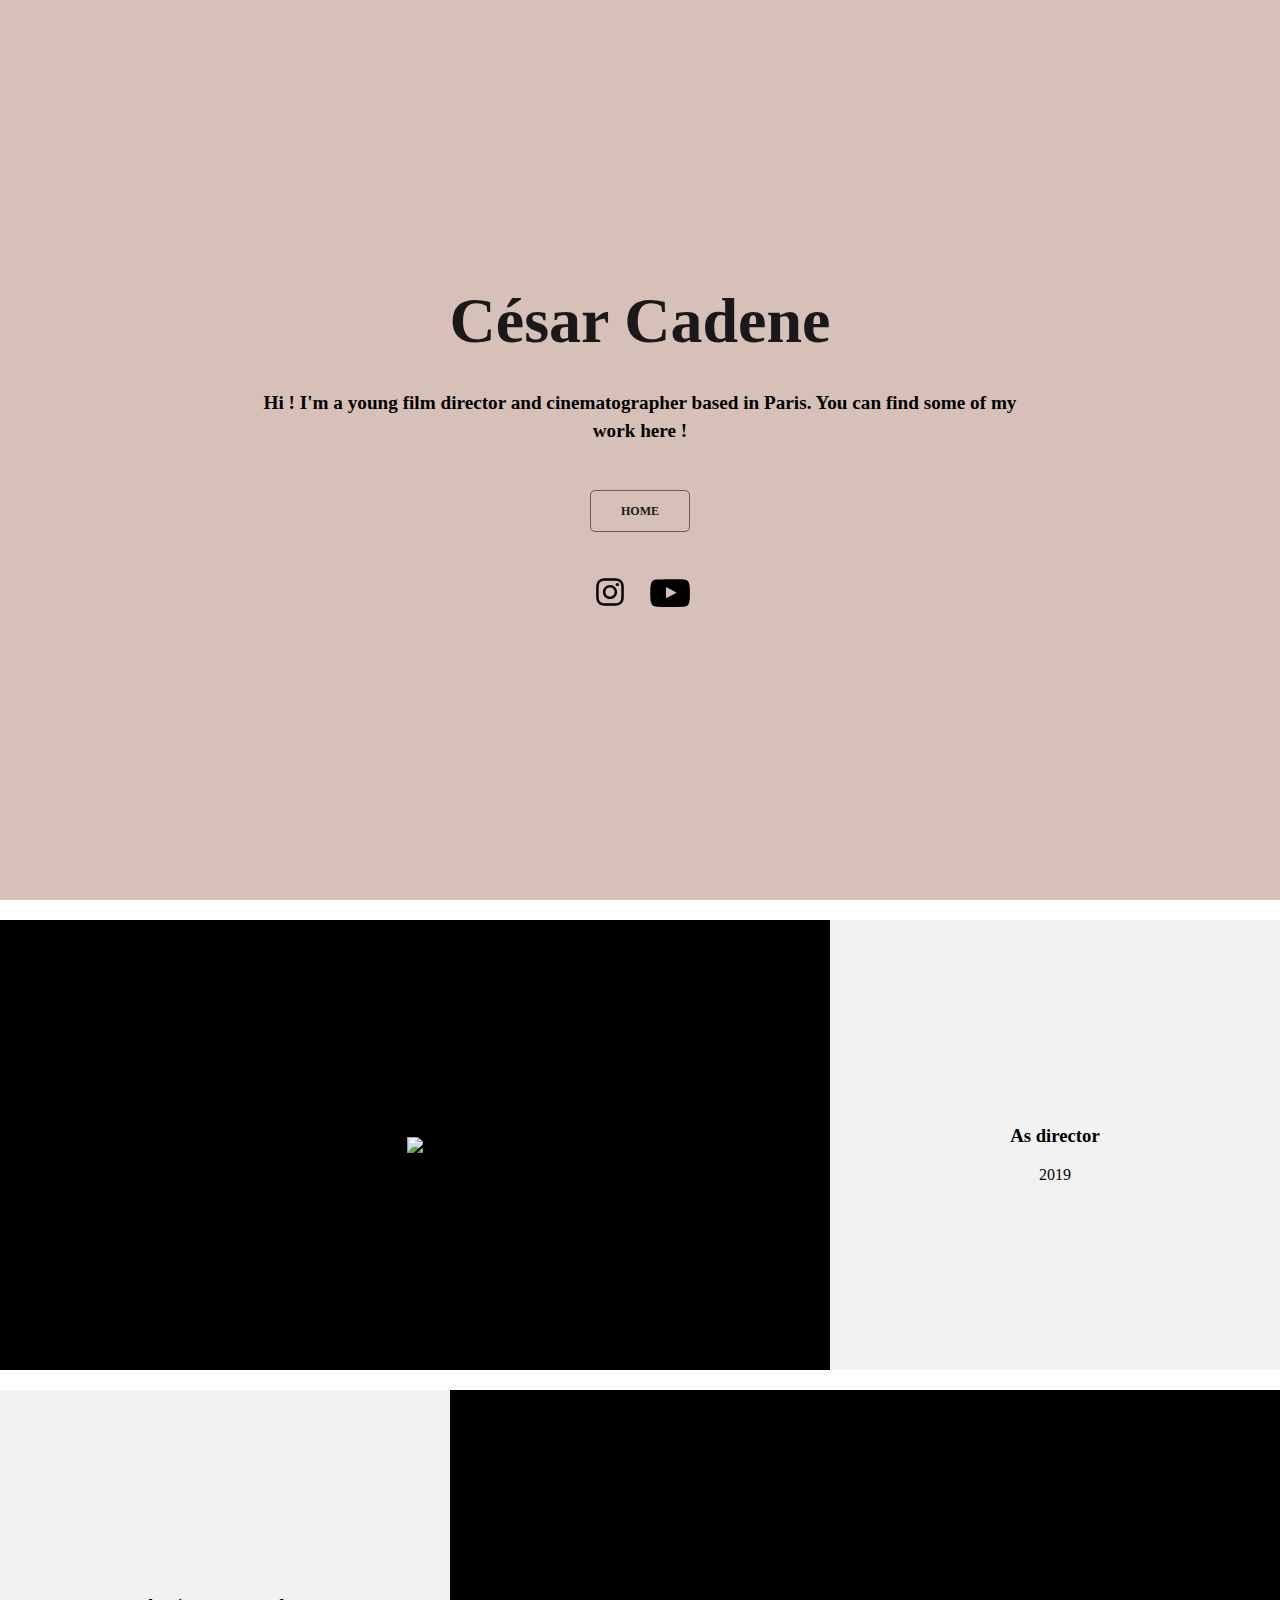
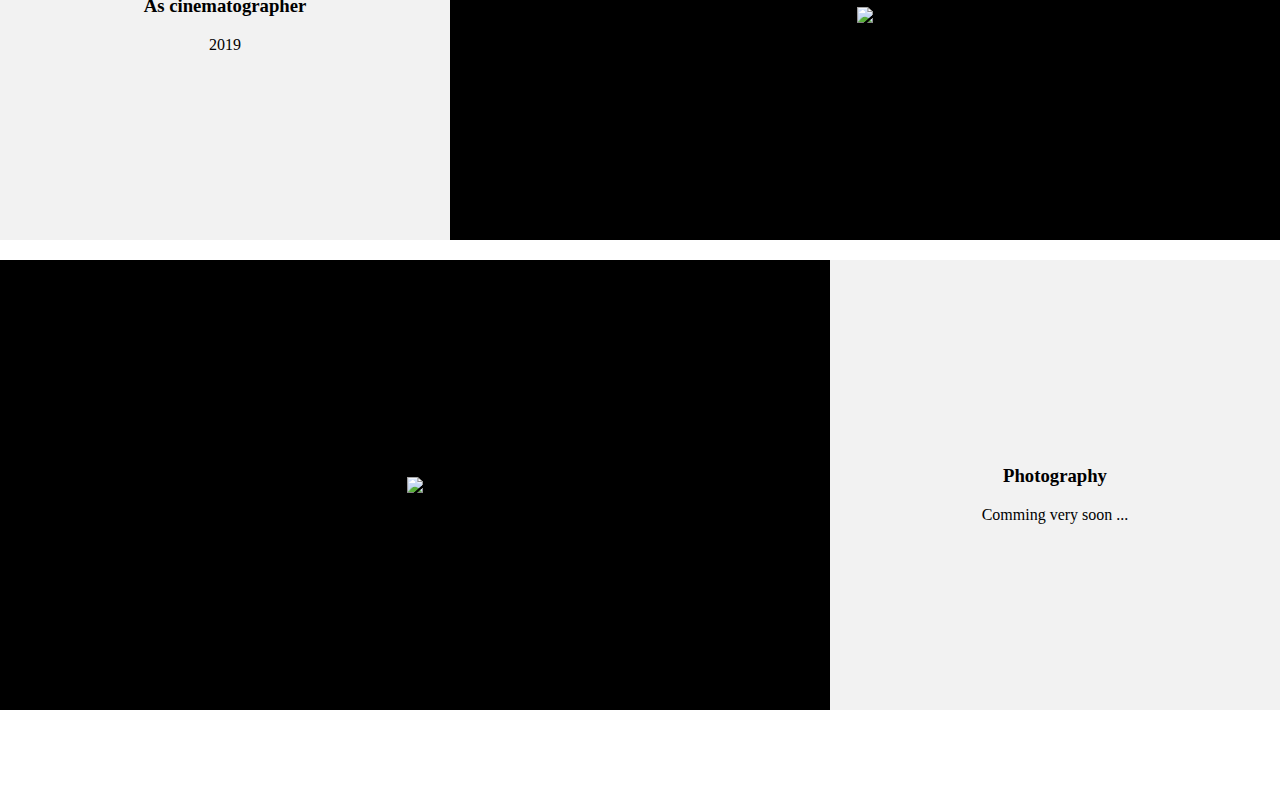
==== index.html @ dab40e4f "caden + e" ====
<!DOCTYPE html>
<html lang="en">
<head>
    <meta charset="UTF-8">
    <meta name="viewport" content="width=device-width, initial-scale=1.0">
    <meta http-equiv="X-UA-Compatible" content="ie=edge">
    <title>Document</title>
    <link rel="stylesheet" href="style/style.css">
</head>
<body>
    <header>
        <nav>
            <ul>
                <li><a href="">Work</a></li>
                <li><a href="">Contact</a></li>
            </ul>
        </nav>
        <h1><a href="">César Cadene</a></h1>
        <div class="social">
            <a href="#"><img src="image/icone_instagram.svg" alt="Icone Instagram"></a>
            <a href="#"><img src="image/icone_youtube.svg" alt="Icone Youtube"></a>
        </div>
    </header>
    <div class="presentation">
        <h1>César Cadene</h1>
        <h2>Hi ! I'm a young film director and cinematographer based in Paris. You can find some of my work here !</h2>
        <a class="button" href="">home</a>
        <div class="social">
            <a href="#"><img src="image/icone_instagram.svg" alt="Icone Instagram"></a>
            <a href="#"><img src="image/icone_youtube.svg" alt="Icone Youtube"></a>
        </div>
    </div>
    <article onclick="window.location='https\:\/\/www.google.com'">
        <div class="cover">
            <img src="https://picsum.photos/1000/500/?random=1">
        </div>
        <div class="title">
            <h3>As director</h3>
            <span>2019</span>
        </div>
    </article>
    <article onclick="window.location='https\:\/\/www.google.com'">
        <div class="cover">
            <img src="https://picsum.photos/1000/500/?random=2">
        </div>
        <div class="title">
            <h3>As cinematographer</h3>
            <span>2019</span>
        </div>
    </article>
    <article onclick="window.location='https\:\/\/www.google.com'">
        <div class="cover">
            <img src="https://picsum.photos/1000/500/?random=3">
        </div>
        <div class="title">
            <h3>Photography</h3>
            <span>Comming very soon ...</span>
        </div>
    </article>
    <footer>

    </footer>
    <script src="script/main.js"></script>
</body>
</html>
---- style/style.css ----
body {
    margin: 0;
}

header {
    display: flex;
    flex-direction: row;
    justify-content: space-between;
    align-items: center;
    background-color: #ffffff;
    border-bottom: 5px solid #f2f2f2;
    width: 100%;
    height: 100px;
    position: fixed;
    top: 0;
    z-index: 9;
    opacity: 0;
    transition: opacity 0.2s ease;
}

header a {
    color: #191919;
    text-decoration: none;
}

header nav {
    width: 30%;
}

header nav ul {
    list-style: none;
    padding: 0;
    display: flex;
    flex-direction: row;
    align-items: center;
}

header nav ul li {
    padding-left: 20px;
}

header nav ul li a {
    font-size: 1.1em;
}

header h1 {
    font-size: 2em;
}

header .social {
    width: 30%;
    text-align: end;
}

header .social a {
    padding-right: 20px;
}
header .social a img {
    width: 30px;
}

.presentation {
    background-color: rgba(140, 80, 58, 0.36);
    height: 100vh;
    display: flex;
    justify-content: center;
    align-items: center;
    flex-direction: column;
}

.presentation h1 {
    color: #191919;
    font-size: 4em;
    margin: 0 0 15px 0;
}

.presentation h2 {
    width: 800px;
    font-size: 1.2em;
    text-align: center;
    line-height: 28px;
}

.presentation .button {
    margin-top: 30px;
    border: 1px solid rgba(25, 25, 25, 0.6);
    border-radius: 5px;
    color: #191919;
    font-size: 12px;
    font-weight: bold;
    text-decoration: none;
    height: 40px;
    line-height: 40px;
    padding: 0 30px;
    text-transform: uppercase;
}

.presentation .social {
    margin-top: 40px;
    width: 100px;
    display: flex;
    justify-content: space-between;
}

.presentation .social a img{
    width: 40px;
}

article {
    width: 100%;
    height: 450px;
    display: flex;
    flex-direction: row;
    margin-top: 20px;
}

article:nth-child(2n) {
    flex-direction: row-reverse;
}

article .cover {
    width: calc(100% - 450px);
    height: 450px;
    background: #9c9c9c;
    overflow: hidden;
    background-color: black;
    display: flex;
    justify-content: center;
    align-items: center;
}

article .cover img {
    transition: opacity 0.2s ease;
}

article .title {
    width: 450px;
    height: 450px;
    display: flex;
    justify-content: center;
    align-items: center;
    flex-direction: column;
    background: #f2f2f2;
    transition: background 0.2s ease, color 0.2s ease;
}

article:hover .cover img {
    opacity: .5; 
}

article:hover .title {
    background-color: black; 
    color: white;
}

footer {
    height: 100px;
}
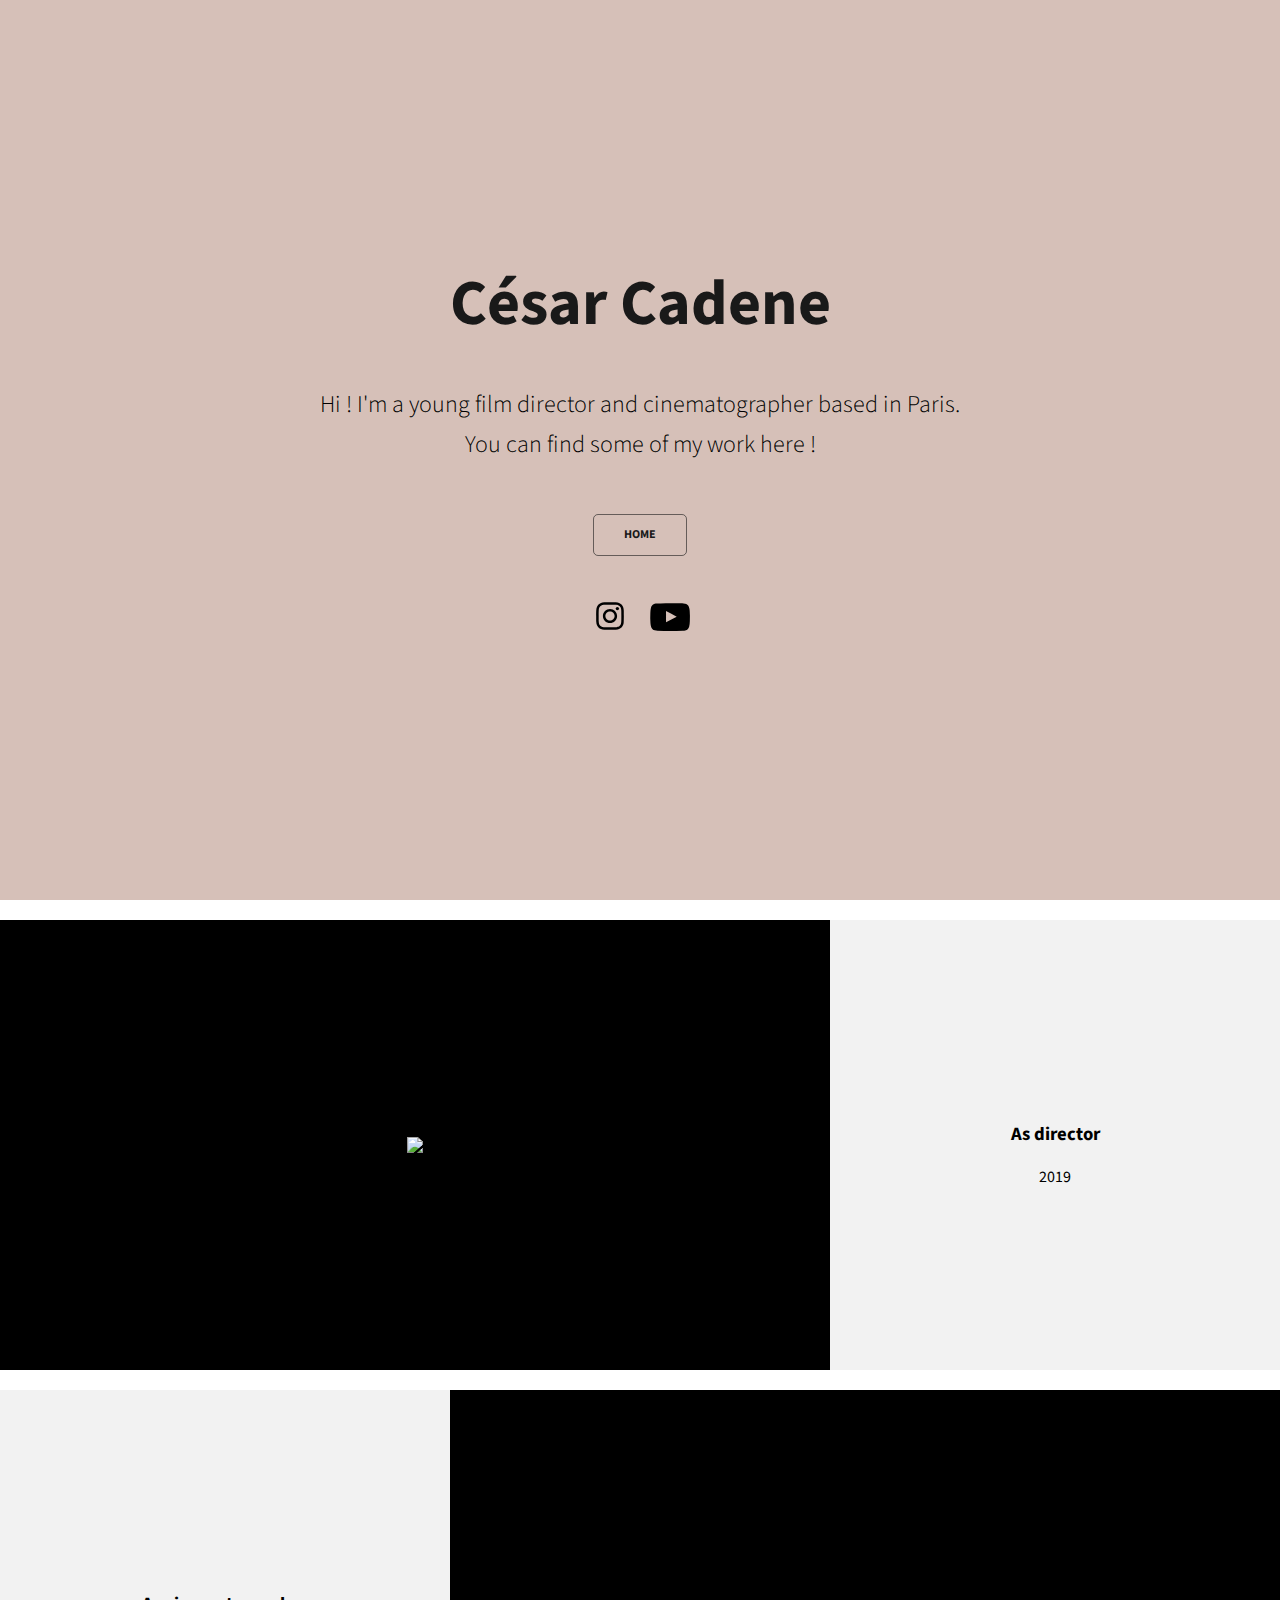
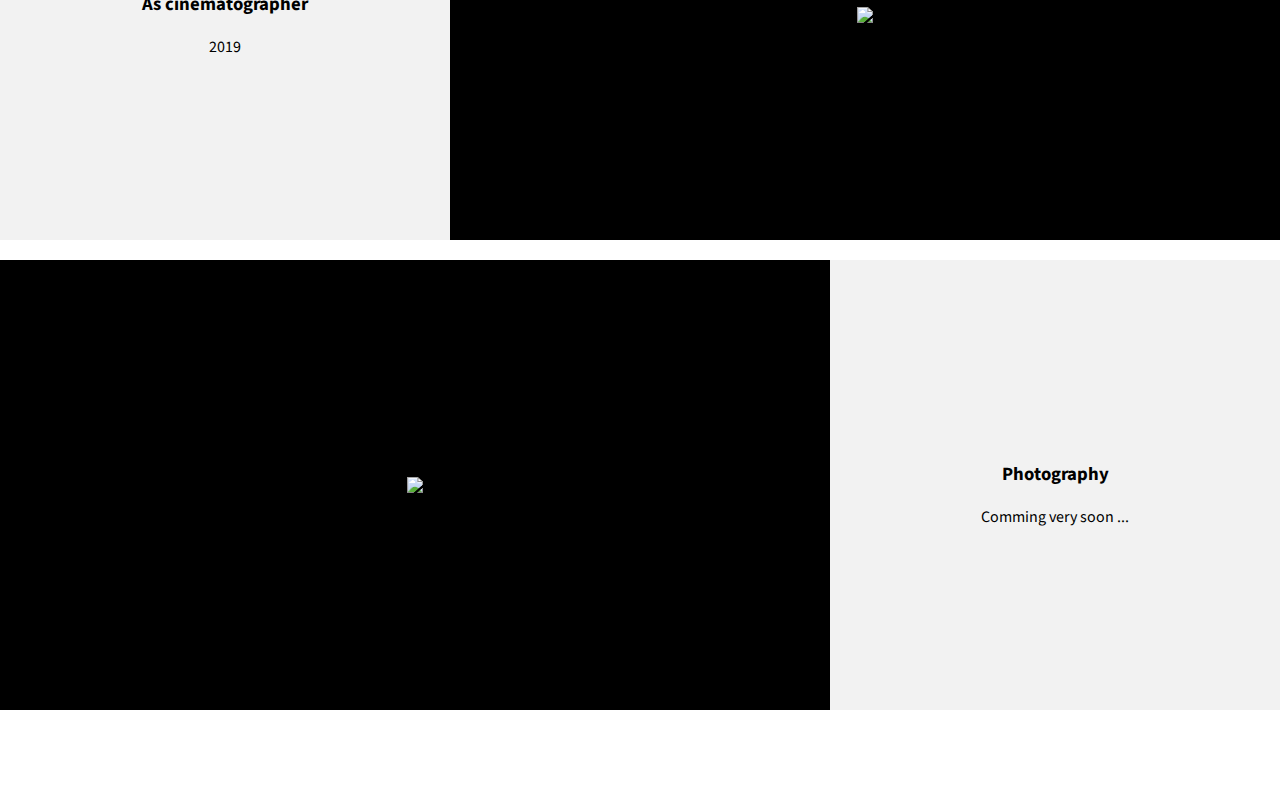
==== commit c249ae9e: "typo" ====
--- a/index.html
+++ b/index.html
@@ -5,6 +5,7 @@
     <meta name="viewport" content="width=device-width, initial-scale=1.0">
     <meta http-equiv="X-UA-Compatible" content="ie=edge">
     <title>Document</title>
+    <link href="https://fonts.googleapis.com/css?family=Source+Sans+Pro:300,400,700" rel="stylesheet">
     <link rel="stylesheet" href="style/style.css">
 </head>
 <body>
@@ -23,7 +24,7 @@
     </header>
     <div class="presentation">
         <h1>César Cadene</h1>
-        <h2>Hi ! I'm a young film director and cinematographer based in Paris. You can find some of my work here !</h2>
+        <h2>Hi ! I'm a young film director and cinematographer based in Paris. <br> You can find some of my work here !</h2>
         <a class="button" href="">home</a>
         <div class="social">
             <a href="#"><img src="image/icone_instagram.svg" alt="Icone Instagram"></a>
--- a/style/style.css
+++ b/style/style.css
@@ -1,3 +1,15 @@
+* {
+    font-family: 'Source Sans Pro', sans-serif;
+}
+
+h1 {
+    font-weight: 700;
+}
+
+h2 {
+    font-weight: 300;
+}
+
 body {
     margin: 0;
 }
@@ -76,9 +88,9 @@
 
 .presentation h2 {
     width: 800px;
-    font-size: 1.2em;
+    font-size: 1.5em;
     text-align: center;
-    line-height: 28px;
+    line-height: 40px;
 }
 
 .presentation .button {
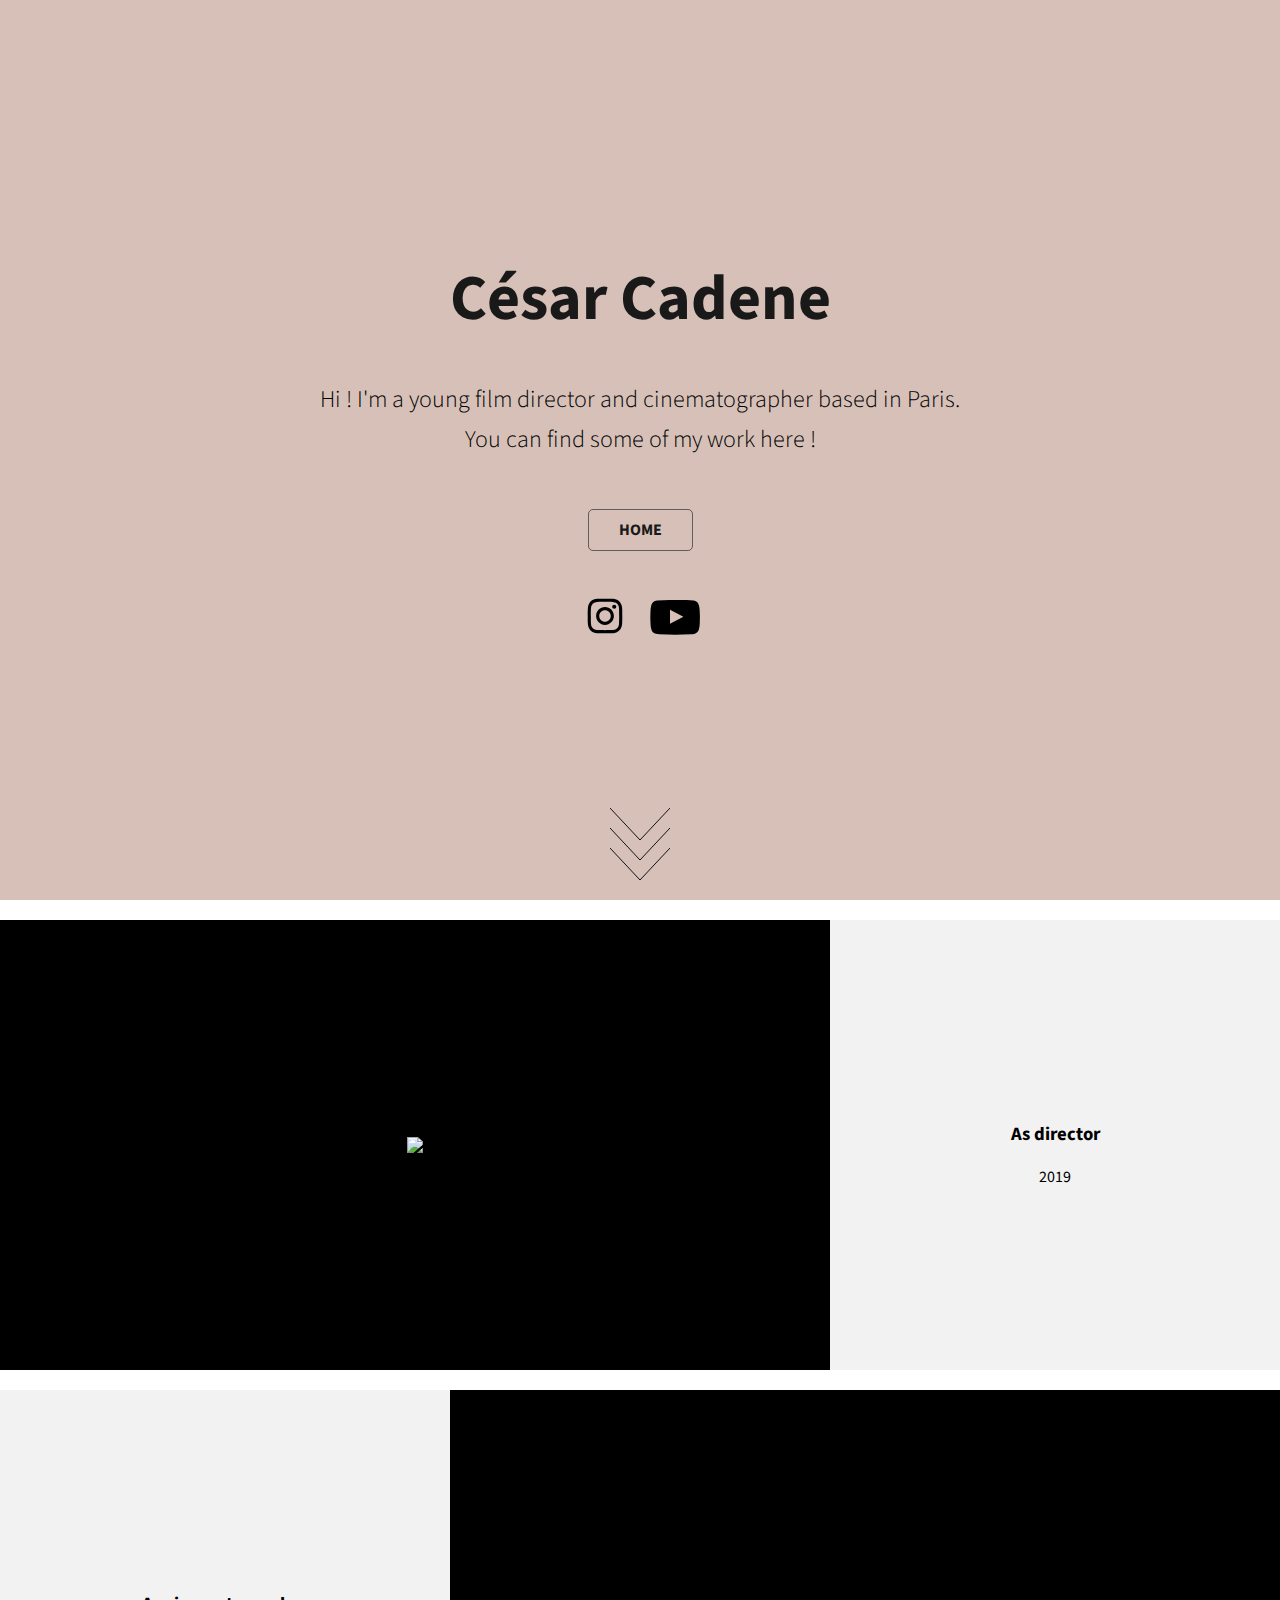
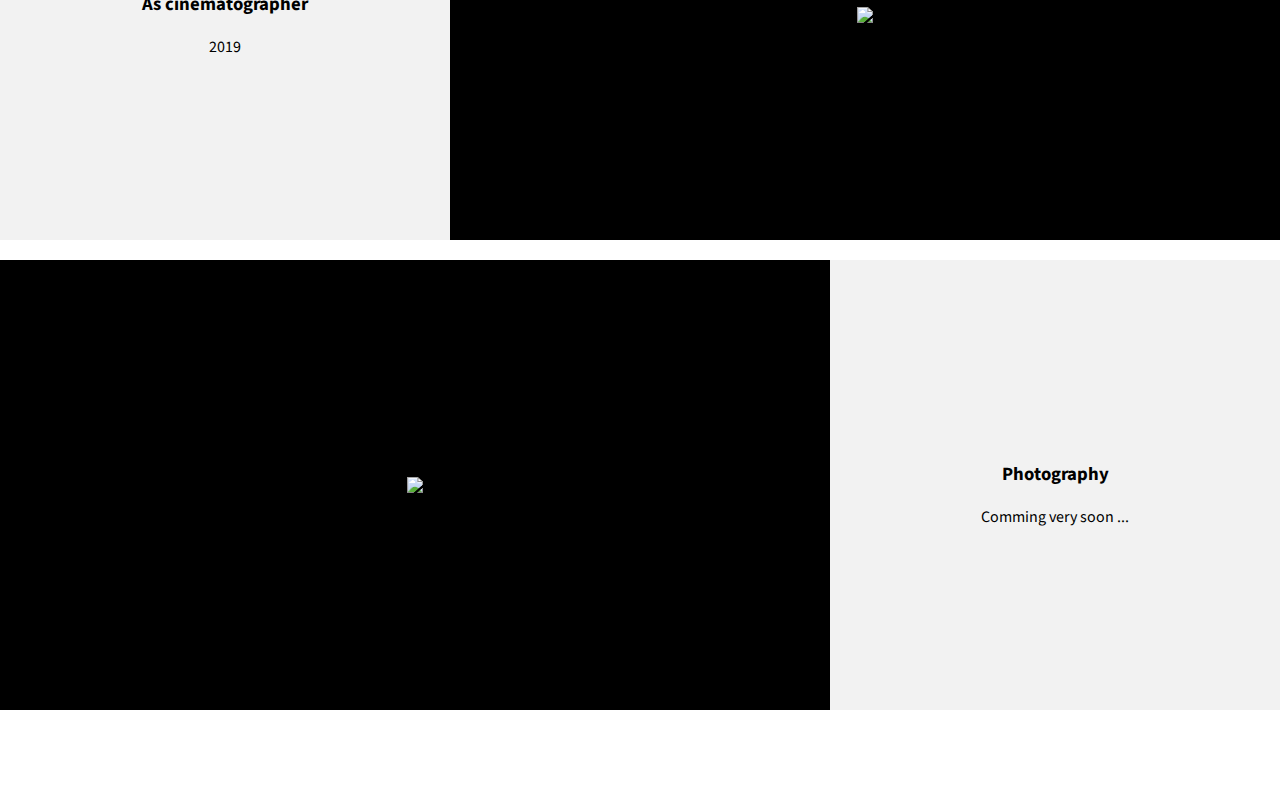
==== commit 645b6c68: "scroll" ====
--- a/index.html
+++ b/index.html
@@ -4,7 +4,7 @@
     <meta charset="UTF-8">
     <meta name="viewport" content="width=device-width, initial-scale=1.0">
     <meta http-equiv="X-UA-Compatible" content="ie=edge">
-    <title>Document</title>
+    <title>César Cadene - Portfolio</title>
     <link href="https://fonts.googleapis.com/css?family=Source+Sans+Pro:300,400,700" rel="stylesheet">
     <link rel="stylesheet" href="style/style.css">
 </head>
@@ -12,8 +12,8 @@
     <header>
         <nav>
             <ul>
-                <li><a href="">Work</a></li>
-                <li><a href="">Contact</a></li>
+                <li><a href="index.html">Work</a></li>
+                <li><a href="contact.html">Contact</a></li>
             </ul>
         </nav>
         <h1><a href="">César Cadene</a></h1>
@@ -30,6 +30,11 @@
             <a href="#"><img src="image/icone_instagram.svg" alt="Icone Instagram"></a>
             <a href="#"><img src="image/icone_youtube.svg" alt="Icone Youtube"></a>
         </div>
+        <svg class="arrows">
+            <path class="a1" d="M0 0 L30 32 L60 0"></path>
+            <path class="a2" d="M0 20 L30 52 L60 20"></path>
+            <path class="a3" d="M0 40 L30 72 L60 40"></path>
+        </svg>
     </div>
     <article onclick="window.location='https\:\/\/www.google.com'">
         <div class="cover">
--- a/style/style.css
+++ b/style/style.css
@@ -105,18 +105,63 @@
     line-height: 40px;
     padding: 0 30px;
     text-transform: uppercase;
+    display: flex;
+    font-size: 1em;
+    justify-content: center;
+    align-items: center;
+}
+
+.presentation .button:hover {
+    border: 1px solid rgba(25, 25, 25, 0.6);
+    background-color: black;
+    color: #ffffff;
 }
 
 .presentation .social {
     margin-top: 40px;
-    width: 100px;
+    width: 120px;
     display: flex;
     justify-content: space-between;
 }
 
 .presentation .social a img{
-    width: 40px;
-}
+    width: 50px;
+}
+
+.presentation .arrows {
+    width: 60px;
+    height: 72px;
+    position: absolute;
+    left: 50%;
+    margin-left: -30px;
+    bottom: 20px;
+}
+
+.presentation .arrows path {
+    stroke: rgb(19, 19, 19);
+    fill: transparent;
+    stroke-width: 1px;	
+    animation: arrow 2s infinite;
+    -webkit-animation: arrow 2s infinite; 
+}
+
+@keyframes arrow {
+0% {opacity:0}
+40% {opacity:1}
+80% {opacity:0}
+100% {opacity:0}
+}
+
+@-webkit-keyframes arrow {
+0% {opacity:0}
+40% {opacity:1}
+80% {opacity:0}
+100% {opacity:0}
+}
+
+.presentation .arrows path.a1 {animation-delay:-1s; -webkit-animation-delay:-1s;}
+.presentation .arrows path.a2 {animation-delay:-0.5s; -webkit-animation-delay:-0.5s;}
+.presentation .arrows path.a3 {animation-delay:0s; -webkit-animation-delay:0s;}
 
 article {
     width: 100%;
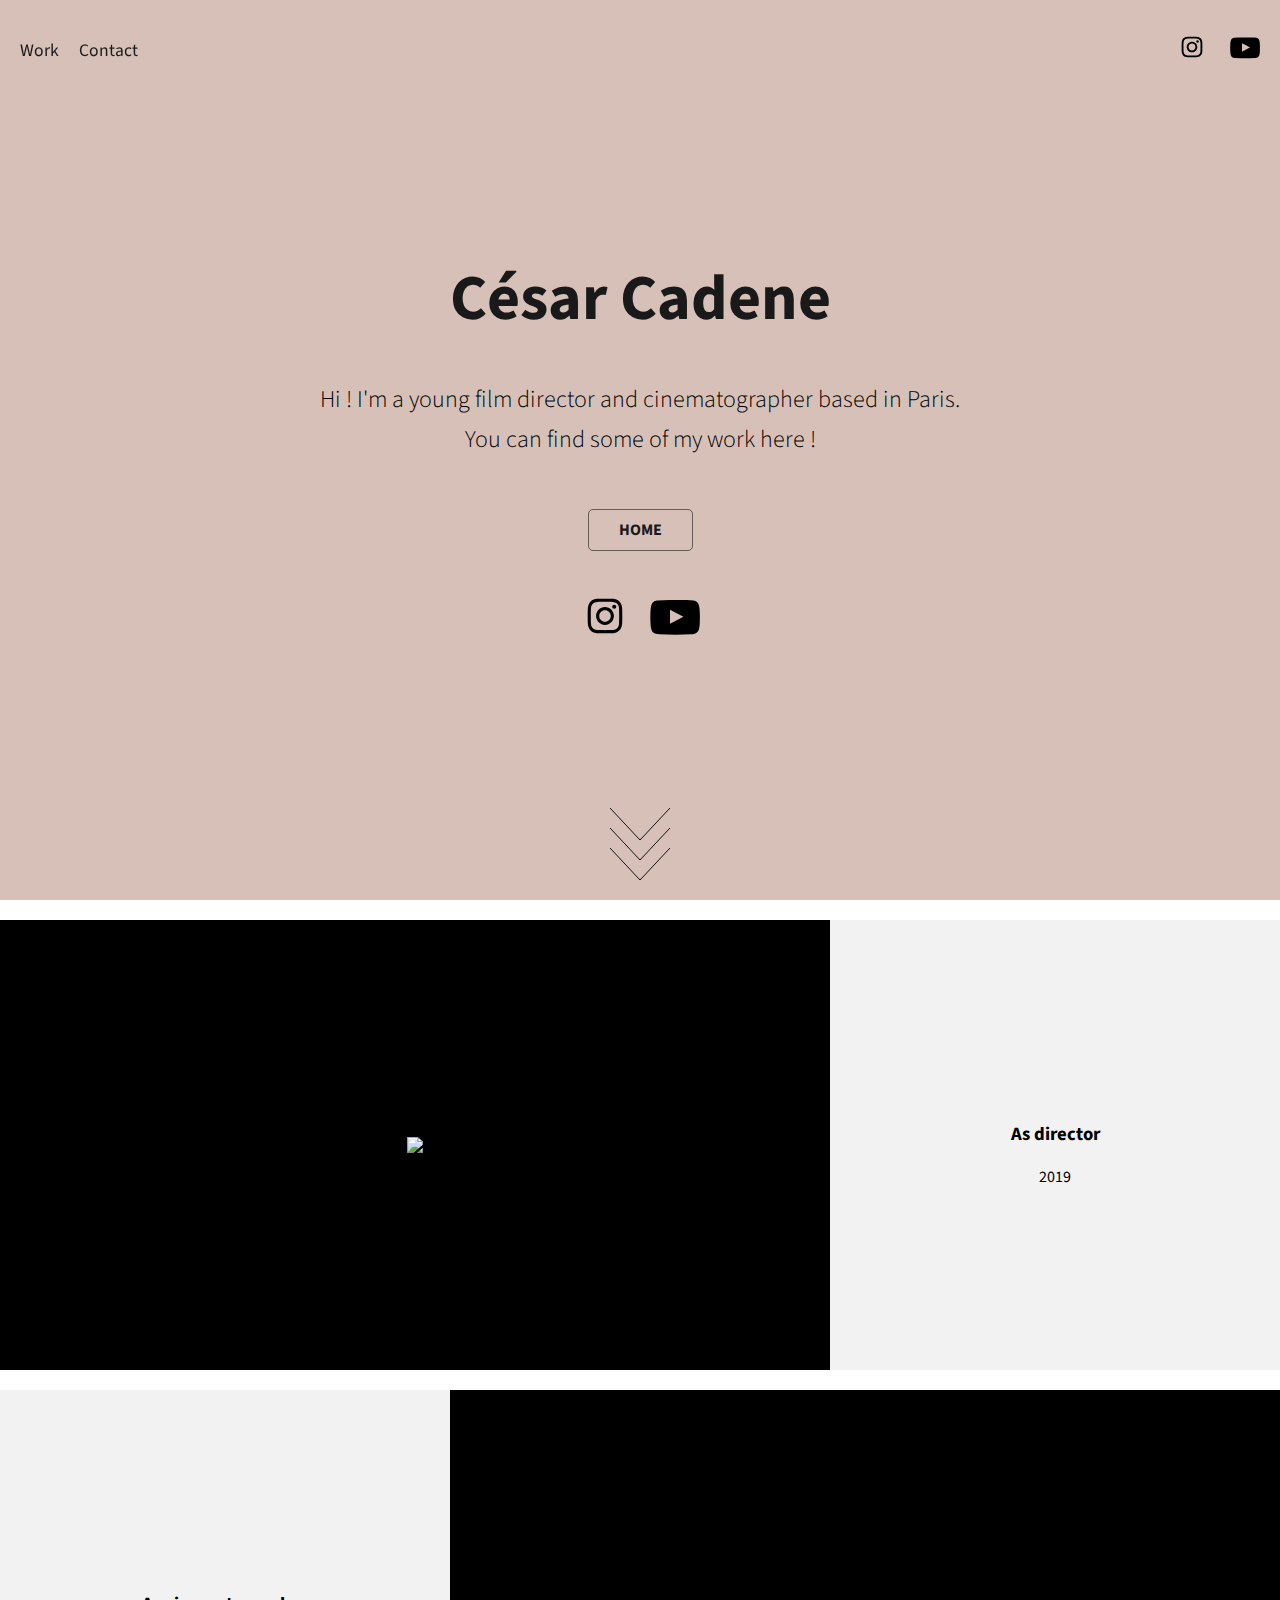
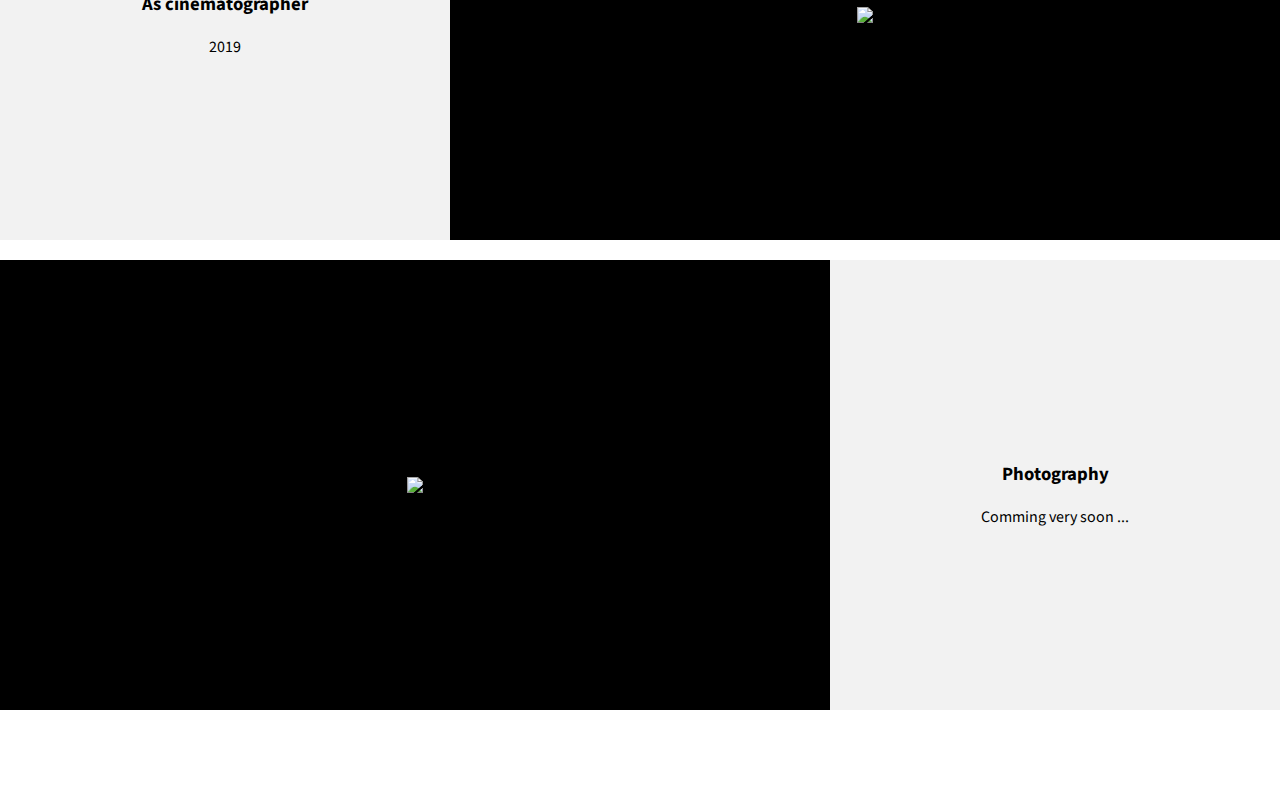
==== commit a0cafce8: "contact" ====
--- a/index.html
+++ b/index.html
@@ -16,7 +16,7 @@
                 <li><a href="contact.html">Contact</a></li>
             </ul>
         </nav>
-        <h1><a href="">César Cadene</a></h1>
+        <h1><a href="">Cesar Cadene</a></h1>
         <div class="social">
             <a href="#"><img src="image/icone_instagram.svg" alt="Icone Instagram"></a>
             <a href="#"><img src="image/icone_youtube.svg" alt="Icone Youtube"></a>
--- a/style/style.css
+++ b/style/style.css
@@ -1,215 +1,262 @@
 * {
-    font-family: 'Source Sans Pro', sans-serif;
-}
+  font-family: 'Source Sans Pro', sans-serif; }
 
 h1 {
-    font-weight: 700;
-}
+  font-weight: 700; }
 
 h2 {
-    font-weight: 300;
-}
+  font-weight: 300; }
 
 body {
-    margin: 0;
-}
+  margin: 0; }
 
 header {
-    display: flex;
-    flex-direction: row;
-    justify-content: space-between;
-    align-items: center;
-    background-color: #ffffff;
-    border-bottom: 5px solid #f2f2f2;
-    width: 100%;
-    height: 100px;
-    position: fixed;
-    top: 0;
-    z-index: 9;
-    opacity: 0;
-    transition: opacity 0.2s ease;
-}
+  display: flex;
+  flex-direction: row;
+  justify-content: space-between;
+  align-items: center;
+  width: 100%;
+  height: 100px;
+  position: fixed;
+  top: 0;
+  z-index: 9;
+  transition: background 0.3s ease, border 0.3s ease; }
 
 header a {
-    color: #191919;
-    text-decoration: none;
-}
+  color: #191919;
+  text-decoration: none; }
 
 header nav {
-    width: 30%;
-}
+  width: 30%; }
 
 header nav ul {
-    list-style: none;
-    padding: 0;
-    display: flex;
-    flex-direction: row;
-    align-items: center;
-}
+  list-style: none;
+  padding: 0;
+  display: flex;
+  flex-direction: row;
+  align-items: center; }
 
 header nav ul li {
-    padding-left: 20px;
-}
+  padding-left: 20px; }
 
 header nav ul li a {
-    font-size: 1.1em;
-}
+  font-size: 1.1em; }
 
 header h1 {
-    font-size: 2em;
-}
+  font-size: 2em;
+  transition: opacity 0.3s ease;
+  display: none;
+  opacity: 0; }
 
 header .social {
-    width: 30%;
-    text-align: end;
-}
+  width: 30%;
+  text-align: end; }
 
 header .social a {
-    padding-right: 20px;
-}
+  padding-right: 20px; }
+
 header .social a img {
-    width: 30px;
-}
+  width: 30px; }
 
 .presentation {
-    background-color: rgba(140, 80, 58, 0.36);
-    height: 100vh;
-    display: flex;
-    justify-content: center;
-    align-items: center;
-    flex-direction: column;
-}
+  background-color: rgba(140, 80, 58, 0.36);
+  height: 100vh;
+  display: flex;
+  justify-content: center;
+  align-items: center;
+  flex-direction: column; }
 
 .presentation h1 {
-    color: #191919;
-    font-size: 4em;
-    margin: 0 0 15px 0;
-}
+  color: #191919;
+  font-size: 4em;
+  margin: 0 0 15px 0; }
 
 .presentation h2 {
-    width: 800px;
-    font-size: 1.5em;
-    text-align: center;
-    line-height: 40px;
-}
+  width: 800px;
+  font-size: 1.5em;
+  text-align: center;
+  line-height: 40px; }
 
 .presentation .button {
-    margin-top: 30px;
-    border: 1px solid rgba(25, 25, 25, 0.6);
-    border-radius: 5px;
-    color: #191919;
-    font-size: 12px;
-    font-weight: bold;
-    text-decoration: none;
-    height: 40px;
-    line-height: 40px;
-    padding: 0 30px;
-    text-transform: uppercase;
-    display: flex;
-    font-size: 1em;
-    justify-content: center;
-    align-items: center;
-}
+  margin-top: 30px;
+  border: 1px solid rgba(25, 25, 25, 0.6);
+  border-radius: 5px;
+  color: #191919;
+  font-size: 12px;
+  font-weight: bold;
+  text-decoration: none;
+  height: 40px;
+  line-height: 40px;
+  padding: 0 30px;
+  text-transform: uppercase;
+  display: flex;
+  font-size: 1em;
+  justify-content: center;
+  align-items: center; }
 
 .presentation .button:hover {
-    border: 1px solid rgba(25, 25, 25, 0.6);
-    background-color: black;
-    color: #ffffff;
-}
+  border: 1px solid rgba(25, 25, 25, 0.6);
+  background-color: black;
+  color: #ffffff; }
 
 .presentation .social {
-    margin-top: 40px;
-    width: 120px;
-    display: flex;
-    justify-content: space-between;
-}
-
-.presentation .social a img{
-    width: 50px;
-}
+  margin-top: 40px;
+  width: 120px;
+  display: flex;
+  justify-content: space-between; }
+
+.presentation .social a img {
+  width: 50px; }
 
 .presentation .arrows {
-    width: 60px;
-    height: 72px;
-    position: absolute;
-    left: 50%;
-    margin-left: -30px;
-    bottom: 20px;
-}
+  width: 60px;
+  height: 72px;
+  position: absolute;
+  left: 50%;
+  margin-left: -30px;
+  bottom: 20px; }
 
 .presentation .arrows path {
-    stroke: rgb(19, 19, 19);
-    fill: transparent;
-    stroke-width: 1px;	
-    animation: arrow 2s infinite;
-    -webkit-animation: arrow 2s infinite; 
-}
+  stroke: #131313;
+  fill: transparent;
+  stroke-width: 1px;
+  animation: arrow 2s infinite;
+  -webkit-animation: arrow 2s infinite; }
 
 @keyframes arrow {
-0% {opacity:0}
-40% {opacity:1}
-80% {opacity:0}
-100% {opacity:0}
-}
-
+  0% {
+    opacity: 0; }
+  40% {
+    opacity: 1; }
+  80% {
+    opacity: 0; }
+  100% {
+    opacity: 0; } }
 @-webkit-keyframes arrow {
-0% {opacity:0}
-40% {opacity:1}
-80% {opacity:0}
-100% {opacity:0}
-}
-
-.presentation .arrows path.a1 {animation-delay:-1s; -webkit-animation-delay:-1s;}
-.presentation .arrows path.a2 {animation-delay:-0.5s; -webkit-animation-delay:-0.5s;}
-.presentation .arrows path.a3 {animation-delay:0s; -webkit-animation-delay:0s;}
+  0% {
+    opacity: 0; }
+  40% {
+    opacity: 1; }
+  80% {
+    opacity: 0; }
+  100% {
+    opacity: 0; } }
+.presentation .arrows path.a1 {
+  animation-delay: -1s;
+  -webkit-animation-delay: -1s; }
+
+.presentation .arrows path.a2 {
+  animation-delay: -0.5s;
+  -webkit-animation-delay: -0.5s; }
+
+.presentation .arrows path.a3 {
+  animation-delay: 0s;
+  -webkit-animation-delay: 0s; }
 
 article {
-    width: 100%;
-    height: 450px;
-    display: flex;
-    flex-direction: row;
-    margin-top: 20px;
-}
+  width: 100%;
+  height: 450px;
+  display: flex;
+  flex-direction: row;
+  margin-top: 20px;
+  cursor: pointer; }
 
 article:nth-child(2n) {
-    flex-direction: row-reverse;
-}
+  flex-direction: row-reverse; }
 
 article .cover {
-    width: calc(100% - 450px);
-    height: 450px;
-    background: #9c9c9c;
-    overflow: hidden;
-    background-color: black;
-    display: flex;
-    justify-content: center;
-    align-items: center;
-}
+  width: calc(100% - 450px);
+  height: 450px;
+  background: #9c9c9c;
+  overflow: hidden;
+  background-color: black;
+  display: flex;
+  justify-content: center;
+  align-items: center; }
 
 article .cover img {
-    transition: opacity 0.2s ease;
-}
+  transition: opacity 0.2s ease; }
 
 article .title {
-    width: 450px;
-    height: 450px;
-    display: flex;
-    justify-content: center;
-    align-items: center;
-    flex-direction: column;
-    background: #f2f2f2;
-    transition: background 0.2s ease, color 0.2s ease;
-}
+  width: 450px;
+  height: 450px;
+  display: flex;
+  justify-content: center;
+  align-items: center;
+  flex-direction: column;
+  background: #f2f2f2;
+  transition: background 0.2s ease, color 0.2s ease; }
 
 article:hover .cover img {
-    opacity: .5; 
-}
+  opacity: .5; }
 
 article:hover .title {
-    background-color: black; 
-    color: white;
-}
+  background-color: black;
+  color: white; }
+
+.contact {
+  width: 100%;
+  height: auto;
+  margin-top: 100px;
+  display: flex;
+  align-items: center;
+  flex-direction: column; }
+
+.contact form {
+  width: 40%; }
+
+.contact form div {
+  display: flex;
+  flex-direction: column; }
+
+.contact form label {
+  color: #333333;
+  font-weight: 700;
+  font-size: 1em;
+  font-style: normal;
+  line-height: 15px;
+  margin-bottom: 10px;
+  margin-top: 0px;
+  text-align: left;
+  text-transform: none; }
+
+.contact form input[type=text],
+.contact form input[type=email],
+.contact form textarea {
+  border-style: solid;
+  border-width: 1px;
+  outline: none;
+  background-color: #ffffff;
+  border-color: #dddddd;
+  color: #333333;
+  font-size: 18px;
+  font-style: normal;
+  font-weight: normal;
+  margin-bottom: 30px;
+  margin-top: 0px;
+  padding-left: 10px;
+  text-align: left;
+  text-transform: none;
+  border-radius: 3px; }
+
+.contact form textarea {
+  resize: vertical; }
+
+.contact form input[type=submit] {
+  border-radius: 5px;
+  color: #ffffff;
+  font-size: 15px;
+  font-style: normal;
+  font-weight: bold;
+  height: 40px;
+  line-height: 40px;
+  padding-left: 25px;
+  padding-right: 25px;
+  text-transform: none;
+  background-color: #333333;
+  border: 0; }
 
 footer {
-    height: 100px;
-}+  height: 100px; }
+
+/*# sourceMappingURL=style.css.map */
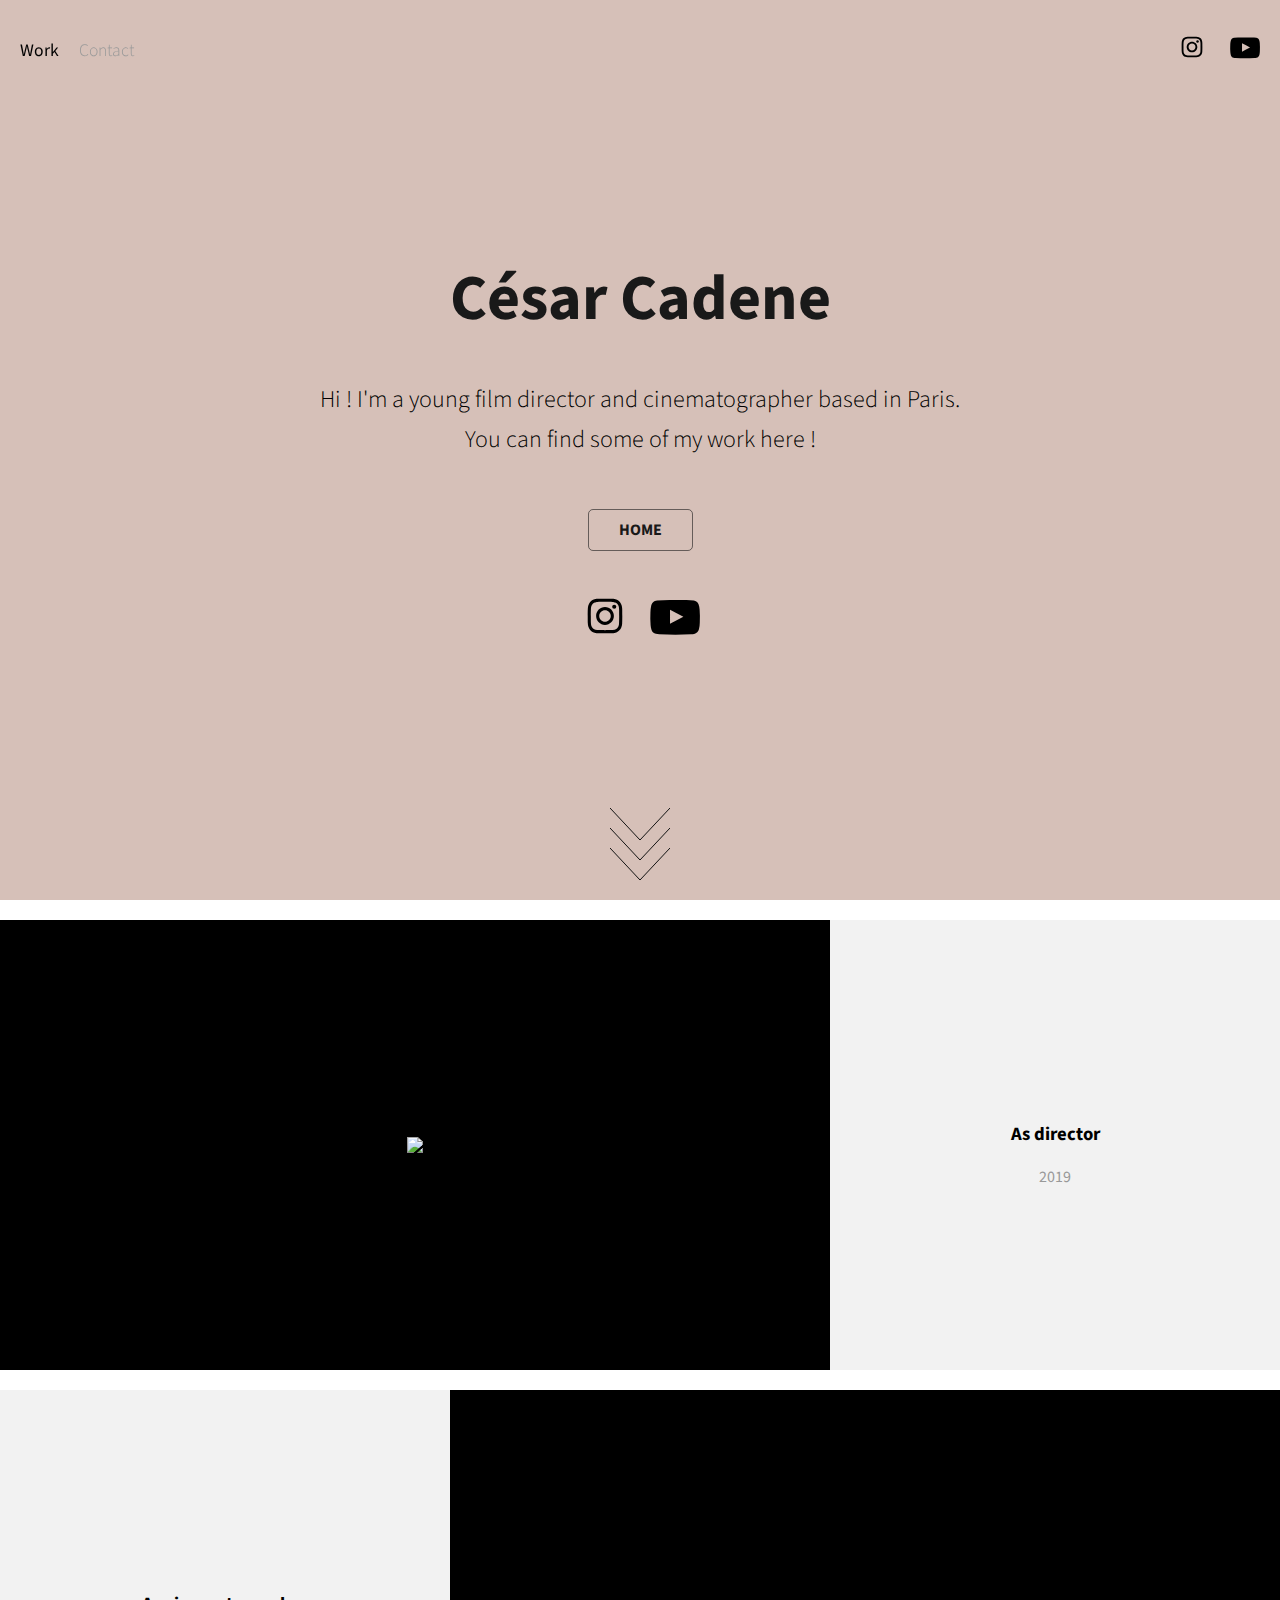
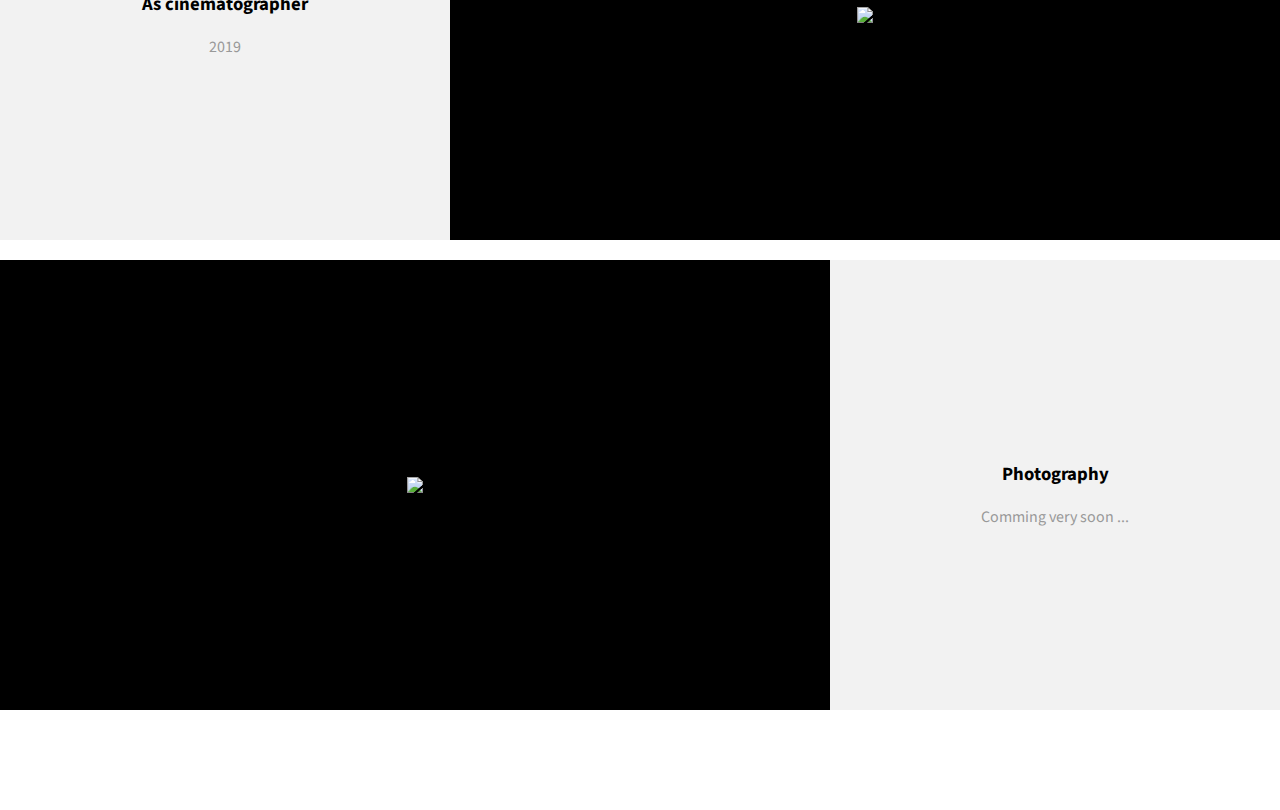
==== commit e2e27762: "Pages articles" ====
--- a/index.html
+++ b/index.html
@@ -12,7 +12,7 @@
     <header>
         <nav>
             <ul>
-                <li><a href="index.html">Work</a></li>
+                <li><a href="index.html" class="active">Work</a></li>
                 <li><a href="contact.html">Contact</a></li>
             </ul>
         </nav>
@@ -36,7 +36,7 @@
             <path class="a3" d="M0 40 L30 72 L60 40"></path>
         </svg>
     </div>
-    <article onclick="window.location='https\:\/\/www.google.com'">
+    <article onclick="window.location='director.html'">
         <div class="cover">
             <img src="https://picsum.photos/1000/500/?random=1">
         </div>
@@ -45,7 +45,7 @@
             <span>2019</span>
         </div>
     </article>
-    <article onclick="window.location='https\:\/\/www.google.com'">
+    <article onclick="window.location='cinematographer.html'">
         <div class="cover">
             <img src="https://picsum.photos/1000/500/?random=2">
         </div>
@@ -54,7 +54,7 @@
             <span>2019</span>
         </div>
     </article>
-    <article onclick="window.location='https\:\/\/www.google.com'">
+    <article>
         <div class="cover">
             <img src="https://picsum.photos/1000/500/?random=3">
         </div>
--- a/style/style.css
+++ b/style/style.css
@@ -40,7 +40,17 @@
   padding-left: 20px; }
 
 header nav ul li a {
-  font-size: 1.1em; }
+  font-size: 1.1em;
+  font-weight: 300;
+  color: #999999;
+  transition: color 0.2s ease; }
+
+header nav ul li a:hover {
+  color: black; }
+
+header nav ul li a.active {
+  color: black;
+  font-weight: 400; }
 
 header h1 {
   font-size: 2em;
@@ -61,10 +71,12 @@
 .presentation {
   background-color: rgba(140, 80, 58, 0.36);
   height: 100vh;
+  min-height: 600px;
   display: flex;
   justify-content: center;
   align-items: center;
-  flex-direction: column; }
+  flex-direction: column;
+  position: relative; }
 
 .presentation h1 {
   color: #191919;
@@ -187,6 +199,9 @@
   background: #f2f2f2;
   transition: background 0.2s ease, color 0.2s ease; }
 
+article .title span {
+  color: #999999; }
+
 article:hover .cover img {
   opacity: .5; }
 
@@ -256,6 +271,48 @@
   background-color: #333333;
   border: 0; }
 
+.article .presentation h2 {
+  font-weight: 400;
+  margin: -10px 0 10px 0; }
+
+.article .presentation p {
+  font-weight: 300;
+  font-size: 1em; }
+
+.article .work {
+  margin-top: 50px;
+  display: flex;
+  flex-direction: column;
+  align-items: center; }
+
+.article .work video {
+  width: 75%;
+  height: auto; }
+
+.article .work legend {
+  color: darkgray;
+  padding-top: 10px; }
+
+.article .also {
+  width: 75%;
+  margin: 100px auto 0 auto; }
+
+.article .also .content {
+  display: flex;
+  flex-direction: row; }
+
+.article .also .content article {
+  flex-direction: column;
+  width: 350px;
+  margin: 0 20px 0 0; }
+
+.article .also .content article .cover {
+  width: 100%; }
+
+.article .also .content article .title {
+  width: 100%;
+  height: 50%; }
+
 footer {
   height: 100px; }
 
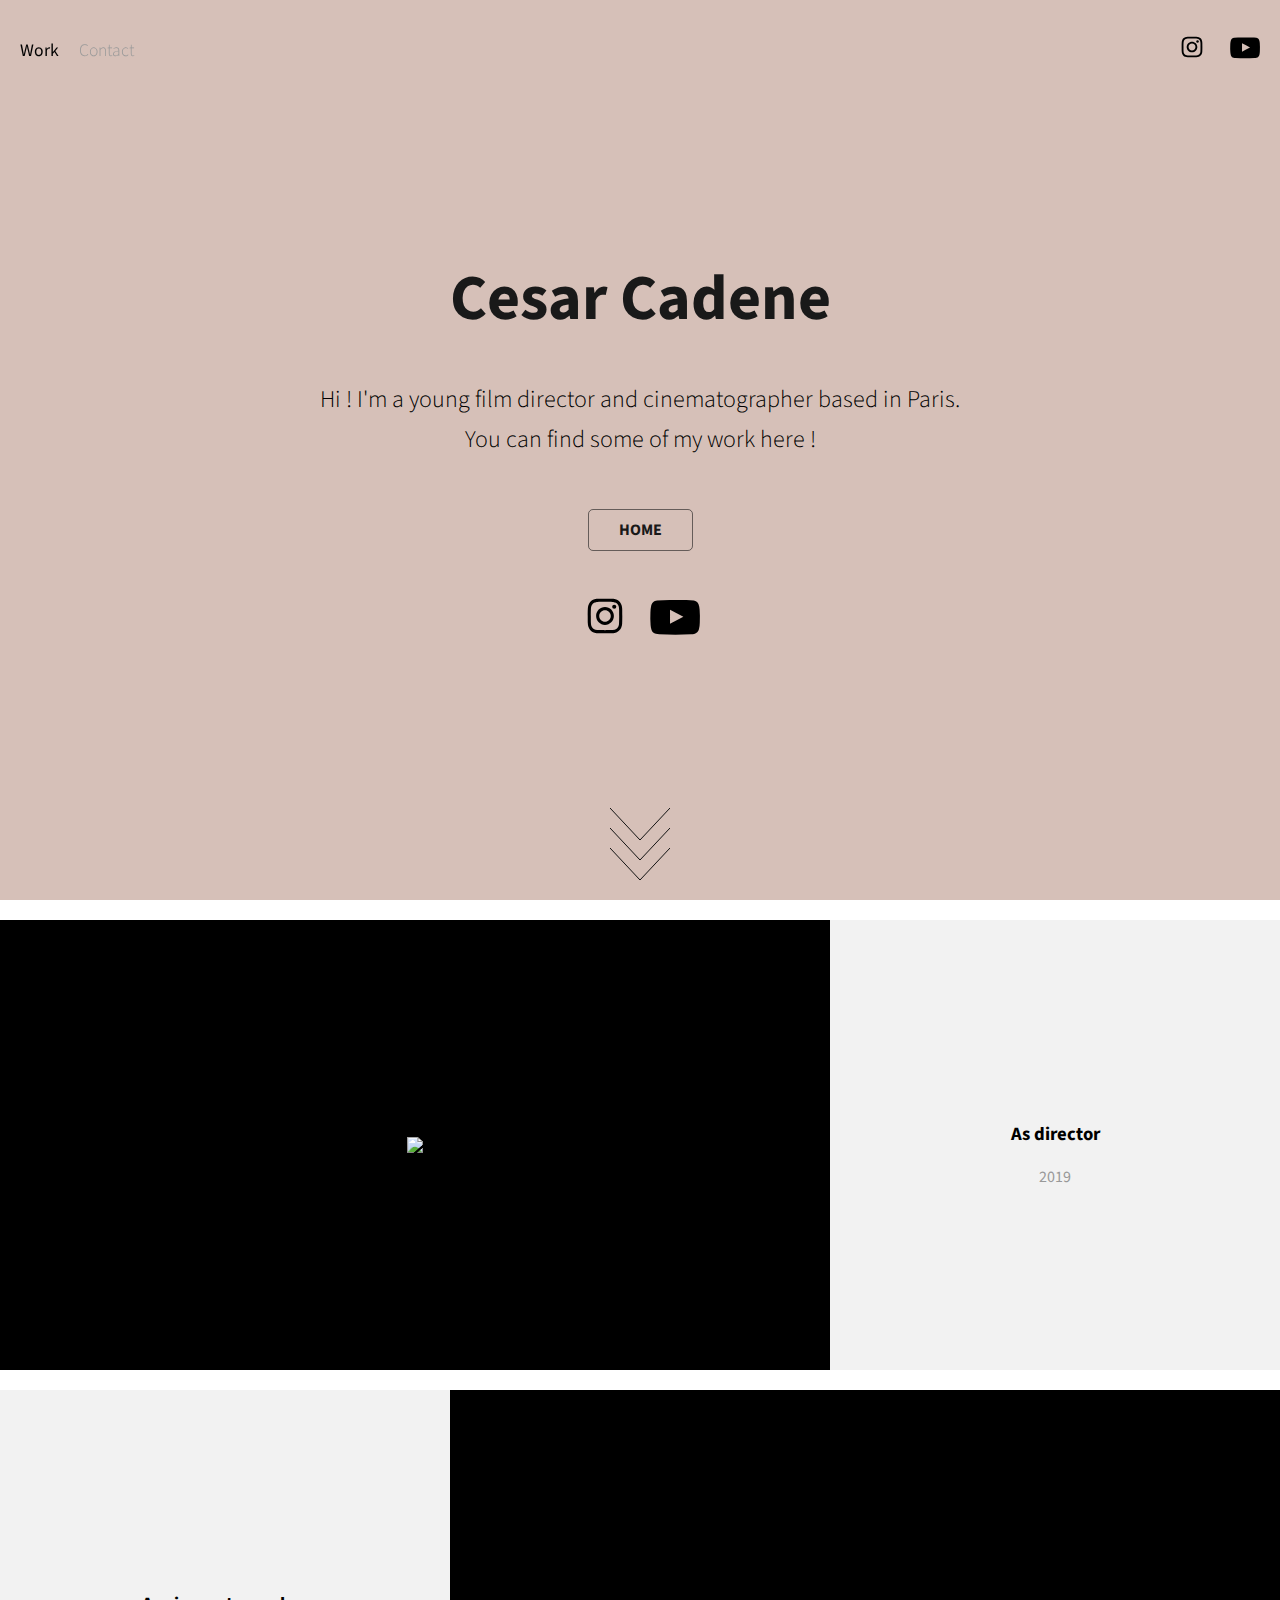
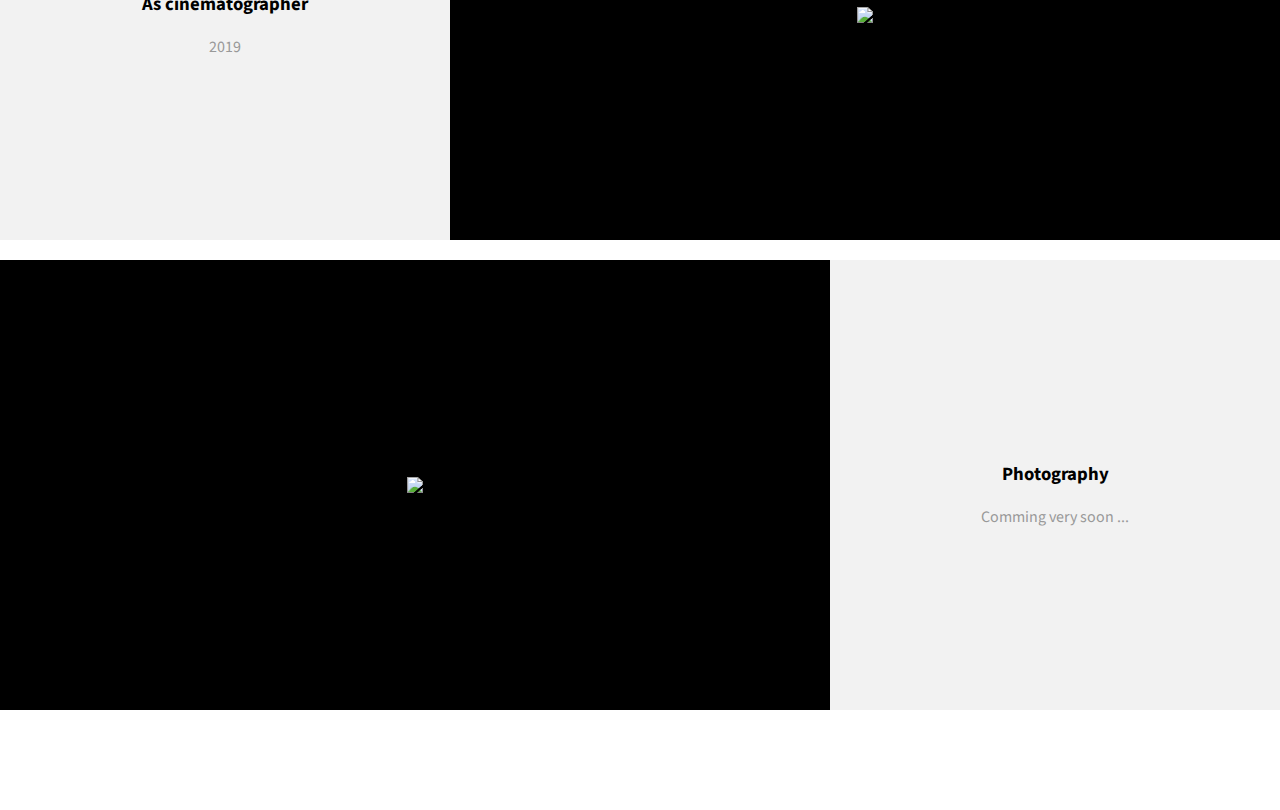
==== commit 554e4586: "reseaux + favicon" ====
--- a/index.html
+++ b/index.html
@@ -5,6 +5,7 @@
     <meta name="viewport" content="width=device-width, initial-scale=1.0">
     <meta http-equiv="X-UA-Compatible" content="ie=edge">
     <title>César Cadene - Portfolio</title>
+    <link rel="icon" type="image/png" href="image/icon.png" />
     <link href="https://fonts.googleapis.com/css?family=Source+Sans+Pro:300,400,700" rel="stylesheet">
     <link rel="stylesheet" href="style/style.css">
 </head>
@@ -18,17 +19,17 @@
         </nav>
         <h1><a href="">Cesar Cadene</a></h1>
         <div class="social">
-            <a href="#"><img src="image/icone_instagram.svg" alt="Icone Instagram"></a>
-            <a href="#"><img src="image/icone_youtube.svg" alt="Icone Youtube"></a>
+                <a target="_blank" href="http://www.instagram.com/cesar_cadene"><img src="image/icone_instagram.svg" alt="Icone Instagram"></a>
+                <a target="_blank" href="http://www.youtube.com/channel/UCc3qIM6Sp0ukpDpz2IjlG-A"><img src="image/icone_youtube.svg" alt="Icone Youtube"></a>
         </div>
     </header>
     <div class="presentation">
-        <h1>César Cadene</h1>
+        <h1>Cesar Cadene</h1>
         <h2>Hi ! I'm a young film director and cinematographer based in Paris. <br> You can find some of my work here !</h2>
         <a class="button" href="">home</a>
         <div class="social">
-            <a href="#"><img src="image/icone_instagram.svg" alt="Icone Instagram"></a>
-            <a href="#"><img src="image/icone_youtube.svg" alt="Icone Youtube"></a>
+                <a target="_blank" href="http://www.instagram.com/cesar_cadene"><img src="image/icone_instagram.svg" alt="Icone Instagram"></a>
+                <a target="_blank" href="http://www.youtube.com/channel/UCc3qIM6Sp0ukpDpz2IjlG-A"><img src="image/icone_youtube.svg" alt="Icone Youtube"></a>
         </div>
         <svg class="arrows">
             <path class="a1" d="M0 0 L30 32 L60 0"></path>
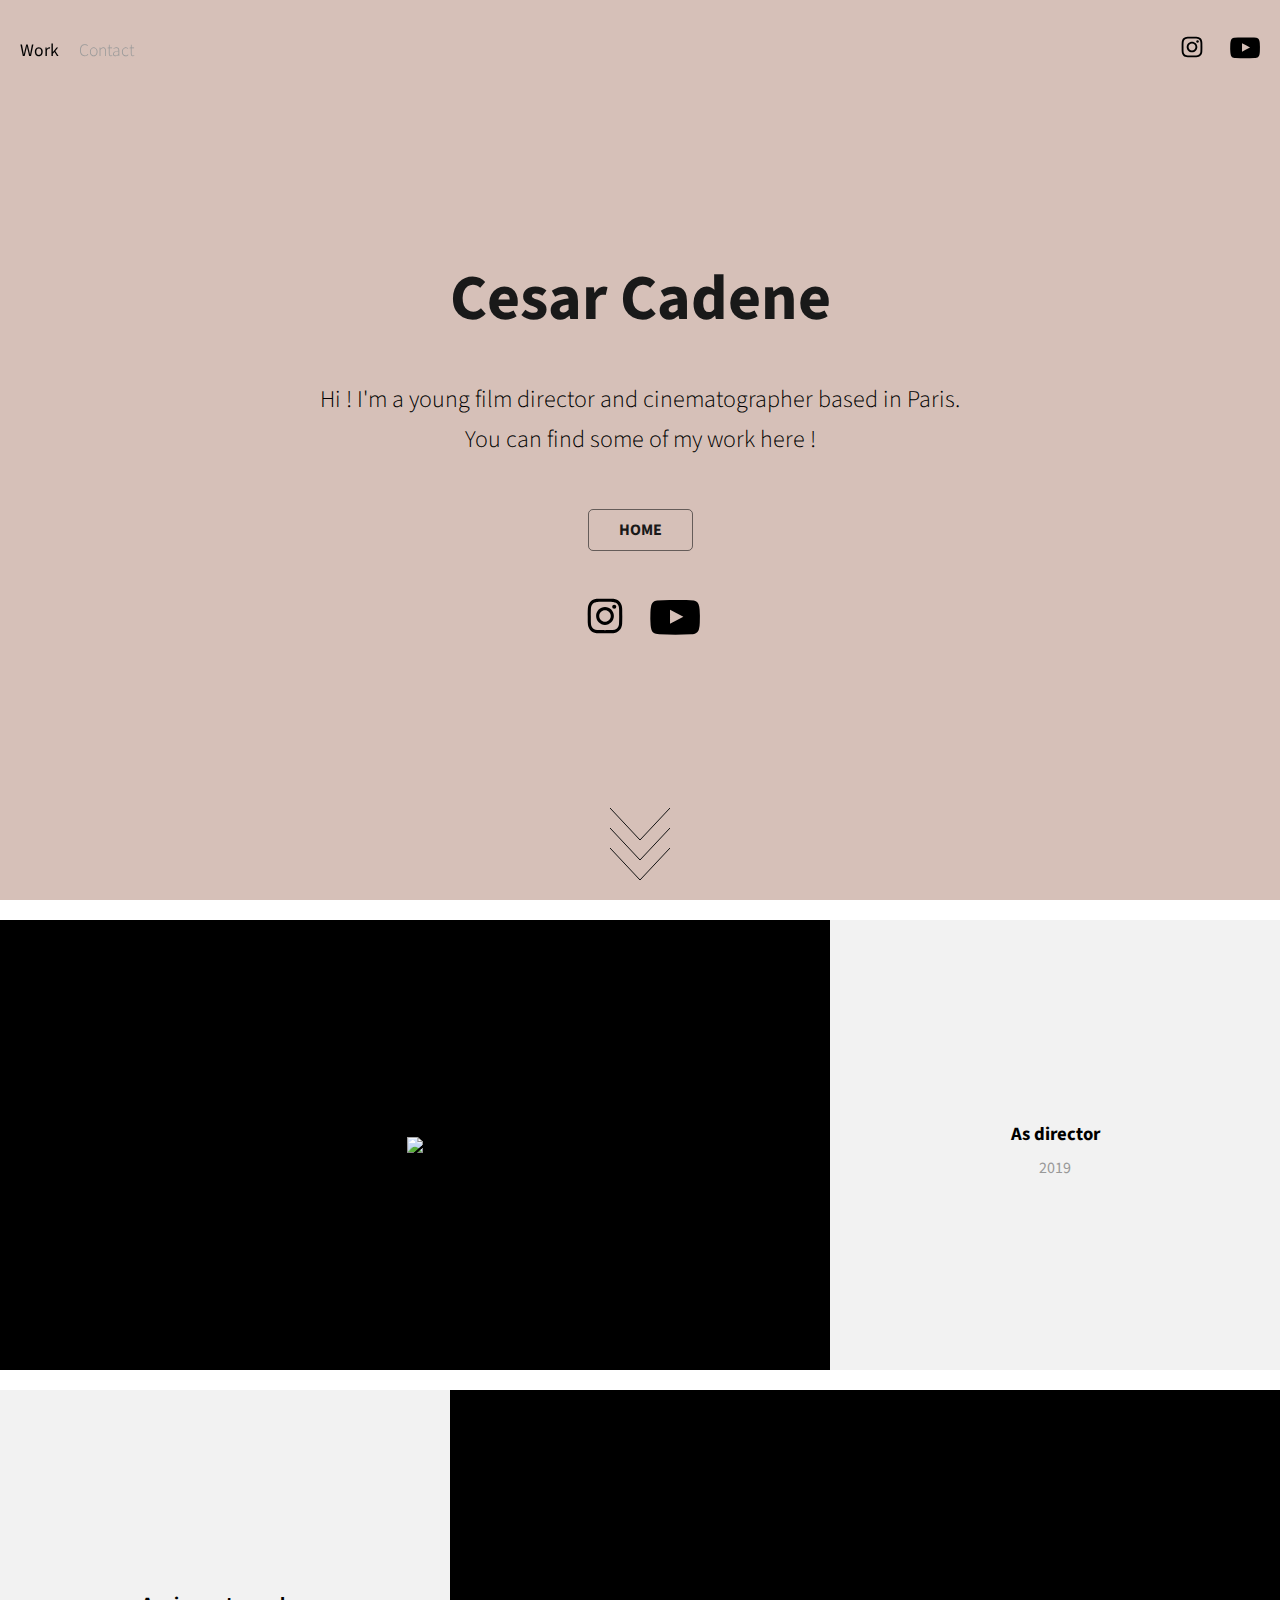
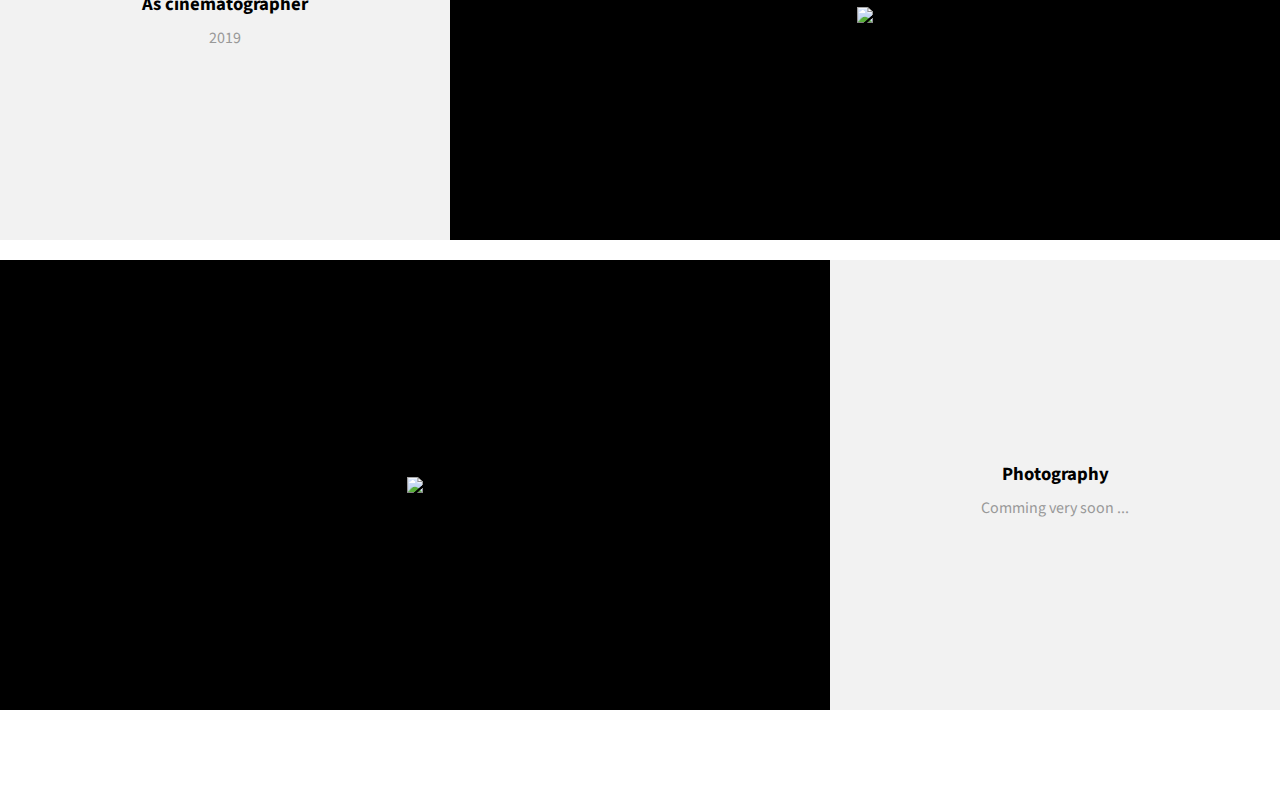
==== commit 06983b0e: "Responsive" ====
--- a/index.html
+++ b/index.html
@@ -22,6 +22,7 @@
                 <a target="_blank" href="http://www.instagram.com/cesar_cadene"><img src="image/icone_instagram.svg" alt="Icone Instagram"></a>
                 <a target="_blank" href="http://www.youtube.com/channel/UCc3qIM6Sp0ukpDpz2IjlG-A"><img src="image/icone_youtube.svg" alt="Icone Youtube"></a>
         </div>
+        <div class="burgermenu"><div class="lines"></div></div>
     </header>
     <div class="presentation">
         <h1>Cesar Cadene</h1>
--- a/style/style.css
+++ b/style/style.css
@@ -7,10 +7,24 @@
 h2 {
   font-weight: 300; }
 
+h3 {
+  margin: 10px 0; }
+
+p {
+  margin-bottom: 0; }
+
+h1, h2, p {
+  width: 90%;
+  text-align: center; }
+
 body {
   margin: 0; }
 
+body.is-active {
+  overflow: hidden; }
+
 header {
+  position: relative;
   display: flex;
   flex-direction: row;
   justify-content: space-between;
@@ -20,7 +34,8 @@
   position: fixed;
   top: 0;
   z-index: 9;
-  transition: background 0.3s ease, border 0.3s ease; }
+  transition: background 0.3s ease, border 0.3s ease, height 1s ease;
+  overflow: hidden; }
 
 header a {
   color: #191919;
@@ -68,6 +83,108 @@
 header .social a img {
   width: 30px; }
 
+header .burgermenu {
+  position: absolute;
+  top: 38px;
+  right: 30px;
+  width: 24px;
+  height: 24px;
+  display: none;
+  cursor: pointer;
+  justify-content: center;
+  align-items: center; }
+
+header .burgermenu .lines {
+  background-color: black;
+  width: 24px;
+  height: 2px;
+  position: absolute;
+  transition-delay: 0.3s;
+  transition: transform 0.5s ease; }
+
+header .burgermenu .lines::before {
+  content: "";
+  background-color: black;
+  position: absolute;
+  width: 24px;
+  height: 2px;
+  top: 6px;
+  cursor: pointer;
+  transform-origin: left;
+  transition: transform 0.2s ease; }
+
+header .burgermenu .lines::after {
+  content: "";
+  background-color: black;
+  position: absolute;
+  width: 24px;
+  height: 2px;
+  bottom: 6px;
+  transition-delay: 0.3s;
+  transition: transform 0.5s ease; }
+
+@media only screen and (max-width: 990px) {
+  header {
+    justify-content: center;
+    flex-direction: column;
+    align-items: center; }
+
+  header .burgermenu {
+    display: flex; }
+
+  header .social {
+    display: none;
+    text-align: center;
+    margin-bottom: 50px; }
+
+  header .social a:last-child {
+    padding: 0; }
+
+  header .social a img {
+    width: 40px; }
+
+  header nav {
+    display: none;
+    text-align: center;
+    height: calc(100vh - 90px); }
+
+  header nav ul {
+    flex-direction: column;
+    margin: 0;
+    height: 100%;
+    justify-content: center; }
+
+  header nav ul li {
+    padding: 0;
+    font-size: 3em; }
+
+  header nav ul li:first-child {
+    margin-bottom: 10%; } }
+header.is-active {
+  background-color: #ffffff !important;
+  border-bottom: 5px solid #f2f2f2 !important;
+  height: 100vh; }
+
+header h1.is-active {
+  display: none !important; }
+
+header .social.is-active {
+  display: block; }
+
+header nav.is-active {
+  display: block; }
+
+header .burgermenu .lines.is-active {
+  transform: rotate(45deg);
+  transform-origin: center; }
+
+header .burgermenu .lines.is-active::before {
+  transform: scaleX(0); }
+
+header .burgermenu .lines.is-active::after {
+  bottom: 0;
+  transform: rotate(90deg); }
+
 .presentation {
   background-color: rgba(140, 80, 58, 0.36);
   height: 100vh;
@@ -84,7 +201,7 @@
   margin: 0 0 15px 0; }
 
 .presentation h2 {
-  width: 800px;
+  max-width: 800px;
   font-size: 1.5em;
   text-align: center;
   line-height: 40px; }
@@ -209,6 +326,25 @@
   background-color: black;
   color: white; }
 
+@media only screen and (min-width: 690px) and (max-width: 990px) {
+  article .cover {
+    width: 450px; }
+
+  article .title {
+    width: calc(100% - 450px); } }
+@media only screen and (max-width: 690px) {
+  article,
+  article:nth-child(2n) {
+    flex-direction: column;
+    height: auto; }
+
+  article .cover {
+    width: 100%;
+    height: 690px; }
+
+  article .title {
+    width: 100%;
+    height: 300px; } }
 .contact {
   width: 100%;
   height: auto;
@@ -285,13 +421,11 @@
   flex-direction: column;
   align-items: center; }
 
-.article .work video {
-  width: 75%;
-  height: auto; }
-
 .article .work legend {
   color: darkgray;
-  padding-top: 10px; }
+  padding-top: 10px;
+  width: 90%;
+  text-align: center; }
 
 .article .also {
   width: 75%;
@@ -299,7 +433,8 @@
 
 .article .also .content {
   display: flex;
-  flex-direction: row; }
+  flex-direction: row;
+  flex-wrap: wrap; }
 
 .article .also .content article {
   flex-direction: column;
@@ -313,6 +448,1182 @@
   width: 100%;
   height: 50%; }
 
+@media only screen and (max-width: 990px) {
+  .article .also {
+    width: 100%;
+    display: flex;
+    flex-direction: column;
+    align-items: center; }
+
+  .article .also .content {
+    justify-content: center; }
+
+  .article .also .content article {
+    width: 100%;
+    margin: 10px 0; } }
+@keyframes plyr-progress {
+  to {
+    background-position: 25px 0; } }
+@keyframes plyr-popup {
+  0% {
+    opacity: .5;
+    transform: translateY(10px); }
+  to {
+    opacity: 1;
+    transform: translateY(0); } }
+@keyframes plyr-fade-in {
+  from {
+    opacity: 0; }
+  to {
+    opacity: 1; } }
+.plyr {
+  -moz-osx-font-smoothing: grayscale;
+  -webkit-font-smoothing: antialiased;
+  direction: ltr;
+  font-family: Avenir, "Avenir Next", "Helvetica Neue", "Segoe UI", Helvetica, Arial, sans-serif;
+  font-variant-numeric: tabular-nums;
+  font-weight: 500;
+  line-height: 1.7;
+  width: 75%;
+  min-width: 200px;
+  position: relative;
+  text-shadow: none;
+  transition: box-shadow .3s ease;
+  border-radius: 2px;
+  margin-bottom: 15px; }
+
+.plyr audio,
+.plyr video {
+  border-radius: inherit;
+  height: auto;
+  vertical-align: middle;
+  width: 100%; }
+
+.plyr button {
+  font: inherit;
+  line-height: inherit;
+  width: auto; }
+
+.plyr:focus {
+  outline: 0; }
+
+.plyr--full-ui {
+  box-sizing: border-box; }
+
+.plyr--full-ui *,
+.plyr--full-ui ::after,
+.plyr--full-ui ::before {
+  box-sizing: inherit; }
+
+.plyr--full-ui a,
+.plyr--full-ui button,
+.plyr--full-ui input,
+.plyr--full-ui label {
+  touch-action: manipulation; }
+
+.plyr__badge {
+  background: #4f5b5f;
+  border-radius: 2px;
+  color: #fff;
+  font-size: 9px;
+  line-height: 1;
+  padding: 3px 4px; }
+
+.plyr--full-ui ::-webkit-media-text-track-container {
+  display: none; }
+
+.plyr__captions {
+  animation: plyr-fade-in .3s ease;
+  bottom: 0;
+  color: #fff;
+  display: none;
+  font-size: 14px;
+  left: 0;
+  padding: 10px;
+  position: absolute;
+  text-align: center;
+  transition: transform .4s ease-in-out;
+  width: 100%; }
+
+.plyr__captions .plyr__caption {
+  background: rgba(0, 0, 0, 0.8);
+  border-radius: 2px;
+  -webkit-box-decoration-break: clone;
+  box-decoration-break: clone;
+  line-height: 185%;
+  padding: .2em .5em;
+  white-space: pre-wrap; }
+
+.plyr__captions .plyr__caption div {
+  display: inline; }
+
+.plyr__captions span:empty {
+  display: none; }
+
+@media (min-width: 480px) {
+  .plyr__captions {
+    font-size: 16px;
+    padding: 20px; } }
+@media (min-width: 768px) {
+  .plyr__captions {
+    font-size: 18px; } }
+.plyr--captions-active .plyr__captions {
+  display: block; }
+
+.plyr:not(.plyr--hide-controls) .plyr__controls:not(:empty) ~ .plyr__captions {
+  transform: translateY(-40px); }
+
+.plyr__control {
+  background: 0 0;
+  border: 0;
+  border-radius: 3px;
+  color: inherit;
+  cursor: pointer;
+  flex-shrink: 0;
+  overflow: visible;
+  padding: 7px;
+  position: relative;
+  transition: all 0.3s ease; }
+
+.plyr__control svg {
+  display: block;
+  fill: currentColor;
+  height: 18px;
+  pointer-events: none;
+  width: 18px; }
+
+.plyr__control:focus {
+  outline: 0; }
+
+.plyr__control.plyr__tab-focus {
+  box-shadow: 0 0 0 5px rgba(26, 175, 255, 0.5);
+  outline: 0; }
+
+a.plyr__control {
+  text-decoration: none; }
+
+a.plyr__control::after,
+a.plyr__control::before {
+  display: none; }
+
+.plyr__control.plyr__control--pressed .icon--not-pressed,
+.plyr__control.plyr__control--pressed .label--not-pressed,
+.plyr__control:not(.plyr__control--pressed) .icon--pressed,
+.plyr__control:not(.plyr__control--pressed) .label--pressed {
+  display: none; }
+
+.plyr--audio .plyr__control.plyr__tab-focus,
+.plyr--audio .plyr__control:hover,
+.plyr--audio .plyr__control[aria-expanded=true] {
+  background: #1aafff;
+  color: #fff; }
+
+.plyr--video .plyr__control svg {
+  filter: drop-shadow(0 1px 1px rgba(0, 0, 0, 0.15)); }
+
+.plyr--video .plyr__control.plyr__tab-focus,
+.plyr--video .plyr__control:hover,
+.plyr--video .plyr__control[aria-expanded=true] {
+  background: #1aafff;
+  color: #fff; }
+
+.plyr__control--overlaid {
+  background: rgba(26, 175, 255, 0.8);
+  border: 0;
+  border-radius: 100%;
+  box-shadow: 0 1px 1px rgba(0, 0, 0, 0.15);
+  color: #fff;
+  display: none;
+  left: 50%;
+  padding: 15px;
+  position: absolute;
+  top: 50%;
+  transform: translate(-50%, -50%);
+  z-index: 2; }
+
+.plyr__control--overlaid svg {
+  left: 2px;
+  position: relative; }
+
+.plyr__control--overlaid:focus,
+.plyr__control--overlaid:hover {
+  background: #1aafff; }
+
+.plyr--playing .plyr__control--overlaid {
+  opacity: 0;
+  visibility: hidden; }
+
+.plyr--full-ui.plyr--video .plyr__control--overlaid {
+  display: block; }
+
+.plyr--full-ui ::-webkit-media-controls {
+  display: none; }
+
+.plyr__controls {
+  align-items: center;
+  display: flex;
+  justify-content: flex-end;
+  text-align: center; }
+
+.plyr__controls .plyr__menu,
+.plyr__controls .plyr__progress,
+.plyr__controls .plyr__time,
+.plyr__controls .plyr__volume,
+.plyr__controls > .plyr__control {
+  margin-left: 5px; }
+
+.plyr__controls .plyr__menu + .plyr__control,
+.plyr__controls .plyr__progress + .plyr__control,
+.plyr__controls > .plyr__control + .plyr__control,
+.plyr__controls > .plyr__control + .plyr__menu {
+  margin-left: 2px; }
+
+.plyr__controls > .plyr__control:first-child,
+.plyr__controls > .plyr__control:first-child + [data-plyr=pause] {
+  margin-left: 0;
+  margin-right: auto; }
+
+.plyr__controls:empty {
+  display: none; }
+
+@media (min-width: 480px) {
+  .plyr__controls .plyr__menu,
+  .plyr__controls .plyr__progress,
+  .plyr__controls .plyr__time,
+  .plyr__controls .plyr__volume,
+  .plyr__controls > .plyr__control {
+    margin-left: 10px; } }
+.plyr--audio .plyr__controls {
+  background: #fff;
+  border-radius: inherit;
+  color: #4f5b5f;
+  padding: 10px; }
+
+.plyr--video .plyr__controls {
+  background: linear-gradient(rgba(0, 0, 0, 0), rgba(0, 0, 0, 0.7));
+  border-bottom-left-radius: inherit;
+  border-bottom-right-radius: inherit;
+  bottom: 0;
+  color: #fff;
+  left: 0;
+  padding: 20px 5px 5px;
+  position: absolute;
+  right: 0;
+  transition: opacity .4s ease-in-out, transform .4s ease-in-out;
+  z-index: 3; }
+
+@media (min-width: 480px) {
+  .plyr--video .plyr__controls {
+    padding: 35px 10px 10px; } }
+.plyr--video.plyr--hide-controls .plyr__controls {
+  opacity: 0;
+  pointer-events: none;
+  transform: translateY(100%); }
+
+.plyr [data-plyr=airplay],
+.plyr [data-plyr=captions],
+.plyr [data-plyr=fullscreen],
+.plyr [data-plyr=pip] {
+  display: none; }
+
+.plyr--airplay-supported [data-plyr=airplay],
+.plyr--captions-enabled [data-plyr=captions],
+.plyr--fullscreen-enabled [data-plyr=fullscreen],
+.plyr--pip-supported [data-plyr=pip] {
+  display: inline-block; }
+
+.plyr__video-embed {
+  height: 0;
+  padding-bottom: 56.25%;
+  position: relative; }
+
+.plyr__video-embed iframe {
+  border: 0;
+  height: 100%;
+  left: 0;
+  position: absolute;
+  top: 0;
+  -webkit-user-select: none;
+  -moz-user-select: none;
+  -ms-user-select: none;
+  user-select: none;
+  width: 100%; }
+
+.plyr--full-ui .plyr__video-embed > .plyr__video-embed__container {
+  padding-bottom: 240%;
+  position: relative;
+  transform: translateY(-38.28125%); }
+
+.plyr__menu {
+  display: flex;
+  position: relative; }
+
+.plyr__menu .plyr__control svg {
+  transition: transform 0.3s ease; }
+
+.plyr__menu .plyr__control[aria-expanded=true] svg {
+  transform: rotate(90deg); }
+
+.plyr__menu .plyr__control[aria-expanded=true] .plyr__tooltip {
+  display: none; }
+
+.plyr__menu__container {
+  animation: plyr-popup .2s ease;
+  background: rgba(255, 255, 255, 0.9);
+  border-radius: 4px;
+  bottom: 100%;
+  box-shadow: 0 1px 2px rgba(0, 0, 0, 0.15);
+  color: #4f5b5f;
+  font-size: 16px;
+  margin-bottom: 10px;
+  position: absolute;
+  right: -3px;
+  text-align: left;
+  white-space: nowrap;
+  z-index: 3; }
+
+.plyr__menu__container > div {
+  overflow: hidden;
+  transition: height 0.35s cubic-bezier(0.4, 0, 0.2, 1), width 0.35s cubic-bezier(0.4, 0, 0.2, 1); }
+
+.plyr__menu__container::after {
+  border: 4px solid transparent;
+  border-top-color: rgba(255, 255, 255, 0.9);
+  content: '';
+  height: 0;
+  position: absolute;
+  right: 15px;
+  top: 100%;
+  width: 0; }
+
+.plyr__menu__container [role=menu] {
+  padding: 7px; }
+
+.plyr__menu__container [role=menuitem],
+.plyr__menu__container [role=menuitemradio] {
+  margin-top: 2px; }
+
+.plyr__menu__container [role=menuitem]:first-child,
+.plyr__menu__container [role=menuitemradio]:first-child {
+  margin-top: 0; }
+
+.plyr__menu__container .plyr__control {
+  align-items: center;
+  color: #4f5b5f;
+  display: flex;
+  font-size: 14px;
+  padding: 4px 11px;
+  -webkit-user-select: none;
+  -moz-user-select: none;
+  -ms-user-select: none;
+  user-select: none;
+  width: 100%; }
+
+.plyr__menu__container .plyr__control > span {
+  align-items: inherit;
+  display: flex;
+  width: 100%; }
+
+.plyr__menu__container .plyr__control::after {
+  border: 4px solid transparent;
+  content: '';
+  position: absolute;
+  top: 50%;
+  transform: translateY(-50%); }
+
+.plyr__menu__container .plyr__control--forward {
+  padding-right: 28px; }
+
+.plyr__menu__container .plyr__control--forward::after {
+  border-left-color: rgba(79, 91, 95, 0.8);
+  right: 5px; }
+
+.plyr__menu__container .plyr__control--forward.plyr__tab-focus::after,
+.plyr__menu__container .plyr__control--forward:hover::after {
+  border-left-color: currentColor; }
+
+.plyr__menu__container .plyr__control--back {
+  font-weight: 500;
+  margin: 7px;
+  margin-bottom: 3px;
+  padding-left: 28px;
+  position: relative;
+  width: calc(100% - 14px); }
+
+.plyr__menu__container .plyr__control--back::after {
+  border-right-color: rgba(79, 91, 95, 0.8);
+  left: 7px; }
+
+.plyr__menu__container .plyr__control--back::before {
+  background: #b7c5cd;
+  box-shadow: 0 1px 0 #fff;
+  content: '';
+  height: 1px;
+  left: 0;
+  margin-top: 4px;
+  overflow: hidden;
+  position: absolute;
+  right: 0;
+  top: 100%; }
+
+.plyr__menu__container .plyr__control--back.plyr__tab-focus::after,
+.plyr__menu__container .plyr__control--back:hover::after {
+  border-right-color: currentColor; }
+
+.plyr__menu__container .plyr__control[role=menuitemradio] {
+  padding-left: 7px; }
+
+.plyr__menu__container .plyr__control[role=menuitemradio]::after,
+.plyr__menu__container .plyr__control[role=menuitemradio]::before {
+  border-radius: 100%; }
+
+.plyr__menu__container .plyr__control[role=menuitemradio]::before {
+  background: rgba(0, 0, 0, 0.1);
+  content: '';
+  display: block;
+  flex-shrink: 0;
+  height: 16px;
+  margin-right: 10px;
+  transition: all .3s ease;
+  width: 16px; }
+
+.plyr__menu__container .plyr__control[role=menuitemradio]::after {
+  background: #fff;
+  border: 0;
+  height: 6px;
+  left: 12px;
+  opacity: 0;
+  top: 50%;
+  transform: translateY(-50%) scale(0);
+  transition: transform .3s ease, opacity .3s ease;
+  width: 6px; }
+
+.plyr__menu__container .plyr__control[role=menuitemradio][aria-checked=true]::before {
+  background: #1aafff; }
+
+.plyr__menu__container .plyr__control[role=menuitemradio][aria-checked=true]::after {
+  opacity: 1;
+  transform: translateY(-50%) scale(1); }
+
+.plyr__menu__container .plyr__control[role=menuitemradio].plyr__tab-focus::before,
+.plyr__menu__container .plyr__control[role=menuitemradio]:hover::before {
+  background: rgba(0, 0, 0, 0.1); }
+
+.plyr__menu__container .plyr__menu__value {
+  align-items: center;
+  display: flex;
+  margin-left: auto;
+  margin-right: -5px;
+  overflow: hidden;
+  padding-left: 25px;
+  pointer-events: none; }
+
+.plyr--full-ui input[type=range] {
+  -webkit-appearance: none;
+  background: 0 0;
+  border: 0;
+  border-radius: 28px;
+  color: #1aafff;
+  display: block;
+  height: 20px;
+  margin: 0;
+  padding: 0;
+  transition: box-shadow .3s ease;
+  width: 100%; }
+
+.plyr--full-ui input[type=range]::-webkit-slider-runnable-track {
+  background: 0 0;
+  border: 0;
+  border-radius: 3px;
+  height: 6px;
+  transition: box-shadow .3s ease;
+  -webkit-user-select: none;
+  user-select: none;
+  background-image: linear-gradient(to right, currentColor var(--value, 0), transparent var(--value, 0)); }
+
+.plyr--full-ui input[type=range]::-webkit-slider-thumb {
+  background: #fff;
+  border: 0;
+  border-radius: 100%;
+  box-shadow: 0 1px 1px rgba(0, 0, 0, 0.15), 0 0 0 1px rgba(47, 52, 61, 0.2);
+  height: 14px;
+  position: relative;
+  transition: all .2s ease;
+  width: 14px;
+  -webkit-appearance: none;
+  margin-top: -4px; }
+
+.plyr--full-ui input[type=range]::-moz-range-track {
+  background: 0 0;
+  border: 0;
+  border-radius: 3px;
+  height: 6px;
+  transition: box-shadow .3s ease;
+  -moz-user-select: none;
+  user-select: none; }
+
+.plyr--full-ui input[type=range]::-moz-range-thumb {
+  background: #fff;
+  border: 0;
+  border-radius: 100%;
+  box-shadow: 0 1px 1px rgba(0, 0, 0, 0.15), 0 0 0 1px rgba(47, 52, 61, 0.2);
+  height: 14px;
+  position: relative;
+  transition: all .2s ease;
+  width: 14px; }
+
+.plyr--full-ui input[type=range]::-moz-range-progress {
+  background: currentColor;
+  border-radius: 3px;
+  height: 6px; }
+
+.plyr--full-ui input[type=range]::-ms-track {
+  background: 0 0;
+  border: 0;
+  border-radius: 3px;
+  height: 6px;
+  transition: box-shadow .3s ease;
+  -ms-user-select: none;
+  user-select: none;
+  color: transparent; }
+
+.plyr--full-ui input[type=range]::-ms-fill-upper {
+  background: 0 0;
+  border: 0;
+  border-radius: 3px;
+  height: 6px;
+  transition: box-shadow .3s ease;
+  -ms-user-select: none;
+  user-select: none; }
+
+.plyr--full-ui input[type=range]::-ms-fill-lower {
+  background: 0 0;
+  border: 0;
+  border-radius: 3px;
+  height: 6px;
+  transition: box-shadow .3s ease;
+  -ms-user-select: none;
+  user-select: none;
+  background: currentColor; }
+
+.plyr--full-ui input[type=range]::-ms-thumb {
+  background: #fff;
+  border: 0;
+  border-radius: 100%;
+  box-shadow: 0 1px 1px rgba(0, 0, 0, 0.15), 0 0 0 1px rgba(47, 52, 61, 0.2);
+  height: 14px;
+  position: relative;
+  transition: all .2s ease;
+  width: 14px;
+  margin-top: 0; }
+
+.plyr--full-ui input[type=range]::-ms-tooltip {
+  display: none; }
+
+.plyr--full-ui input[type=range]:focus {
+  outline: 0; }
+
+.plyr--full-ui input[type=range]::-moz-focus-outer {
+  border: 0; }
+
+.plyr--full-ui input[type=range].plyr__tab-focus::-webkit-slider-runnable-track {
+  box-shadow: 0 0 0 5px rgba(26, 175, 255, 0.5);
+  outline: 0; }
+
+.plyr--full-ui input[type=range].plyr__tab-focus::-moz-range-track {
+  box-shadow: 0 0 0 5px rgba(26, 175, 255, 0.5);
+  outline: 0; }
+
+.plyr--full-ui input[type=range].plyr__tab-focus::-ms-track {
+  box-shadow: 0 0 0 5px rgba(26, 175, 255, 0.5);
+  outline: 0; }
+
+.plyr--full-ui.plyr--video input[type=range]::-webkit-slider-runnable-track {
+  background-color: rgba(255, 255, 255, 0.25); }
+
+.plyr--full-ui.plyr--video input[type=range]::-moz-range-track {
+  background-color: rgba(255, 255, 255, 0.25); }
+
+.plyr--full-ui.plyr--video input[type=range]::-ms-track {
+  background-color: rgba(255, 255, 255, 0.25); }
+
+.plyr--full-ui.plyr--video input[type=range]:active::-webkit-slider-thumb {
+  box-shadow: 0 1px 1px rgba(0, 0, 0, 0.15), 0 0 0 1px rgba(47, 52, 61, 0.2), 0 0 0 3px rgba(255, 255, 255, 0.5); }
+
+.plyr--full-ui.plyr--video input[type=range]:active::-moz-range-thumb {
+  box-shadow: 0 1px 1px rgba(0, 0, 0, 0.15), 0 0 0 1px rgba(47, 52, 61, 0.2), 0 0 0 3px rgba(255, 255, 255, 0.5); }
+
+.plyr--full-ui.plyr--video input[type=range]:active::-ms-thumb {
+  box-shadow: 0 1px 1px rgba(0, 0, 0, 0.15), 0 0 0 1px rgba(47, 52, 61, 0.2), 0 0 0 3px rgba(255, 255, 255, 0.5); }
+
+.plyr--full-ui.plyr--audio input[type=range]::-webkit-slider-runnable-track {
+  background-color: rgba(183, 197, 205, 0.66); }
+
+.plyr--full-ui.plyr--audio input[type=range]::-moz-range-track {
+  background-color: rgba(183, 197, 205, 0.66); }
+
+.plyr--full-ui.plyr--audio input[type=range]::-ms-track {
+  background-color: rgba(183, 197, 205, 0.66); }
+
+.plyr--full-ui.plyr--audio input[type=range]:active::-webkit-slider-thumb {
+  box-shadow: 0 1px 1px rgba(0, 0, 0, 0.15), 0 0 0 1px rgba(47, 52, 61, 0.2), 0 0 0 3px rgba(0, 0, 0, 0.1); }
+
+.plyr--full-ui.plyr--audio input[type=range]:active::-moz-range-thumb {
+  box-shadow: 0 1px 1px rgba(0, 0, 0, 0.15), 0 0 0 1px rgba(47, 52, 61, 0.2), 0 0 0 3px rgba(0, 0, 0, 0.1); }
+
+.plyr--full-ui.plyr--audio input[type=range]:active::-ms-thumb {
+  box-shadow: 0 1px 1px rgba(0, 0, 0, 0.15), 0 0 0 1px rgba(47, 52, 61, 0.2), 0 0 0 3px rgba(0, 0, 0, 0.1); }
+
+.plyr__poster {
+  background-position: 50% 50%;
+  background-repeat: no-repeat;
+  background-size: contain;
+  height: 100%;
+  left: 0;
+  opacity: 0;
+  position: absolute;
+  top: 0;
+  transition: opacity .2s ease;
+  width: 100%;
+  z-index: 1; }
+
+.plyr--stopped.plyr__poster-enabled .plyr__poster {
+  opacity: 1; }
+
+.plyr__time {
+  font-size: 14px; }
+
+.plyr__time + .plyr__time::before {
+  content: '\2044';
+  margin-right: 10px; }
+
+@media (max-width: 767px) {
+  .plyr__time + .plyr__time {
+    display: none; } }
+.plyr--video .plyr__time {
+  text-shadow: 0 1px 1px rgba(0, 0, 0, 0.15); }
+
+.plyr__tooltip {
+  background: rgba(255, 255, 255, 0.9);
+  border-radius: 3px;
+  bottom: 100%;
+  box-shadow: 0 1px 2px rgba(0, 0, 0, 0.15);
+  color: #4f5b5f;
+  font-size: 14px;
+  font-weight: 500;
+  left: 50%;
+  line-height: 1.3;
+  margin-bottom: 10px;
+  opacity: 0;
+  padding: 5px 7.5px;
+  pointer-events: none;
+  position: absolute;
+  transform: translate(-50%, 10px) scale(0.8);
+  transform-origin: 50% 100%;
+  transition: transform .2s .1s ease, opacity .2s .1s ease;
+  white-space: nowrap;
+  z-index: 2; }
+
+.plyr__tooltip::before {
+  border-left: 4px solid transparent;
+  border-right: 4px solid transparent;
+  border-top: 4px solid rgba(255, 255, 255, 0.9);
+  bottom: -4px;
+  content: '';
+  height: 0;
+  left: 50%;
+  position: absolute;
+  transform: translateX(-50%);
+  width: 0;
+  z-index: 2; }
+
+.plyr .plyr__control.plyr__tab-focus .plyr__tooltip,
+.plyr .plyr__control:hover .plyr__tooltip,
+.plyr__tooltip--visible {
+  opacity: 1;
+  transform: translate(-50%, 0) scale(1); }
+
+.plyr .plyr__control:hover .plyr__tooltip {
+  z-index: 3; }
+
+.plyr__controls > .plyr__control:first-child .plyr__tooltip,
+.plyr__controls > .plyr__control:first-child + .plyr__control .plyr__tooltip {
+  left: 0;
+  transform: translate(0, 10px) scale(0.8);
+  transform-origin: 0 100%; }
+
+.plyr__controls > .plyr__control:first-child .plyr__tooltip::before,
+.plyr__controls > .plyr__control:first-child + .plyr__control .plyr__tooltip::before {
+  left: 16px; }
+
+.plyr__controls > .plyr__control:last-child .plyr__tooltip {
+  left: auto;
+  right: 0;
+  transform: translate(0, 10px) scale(0.8);
+  transform-origin: 100% 100%; }
+
+.plyr__controls > .plyr__control:last-child .plyr__tooltip::before {
+  left: auto;
+  right: 16px;
+  transform: translateX(50%); }
+
+.plyr__controls > .plyr__control:first-child .plyr__tooltip--visible,
+.plyr__controls > .plyr__control:first-child + .plyr__control .plyr__tooltip--visible,
+.plyr__controls > .plyr__control:first-child + .plyr__control.plyr__tab-focus .plyr__tooltip,
+.plyr__controls > .plyr__control:first-child + .plyr__control:hover .plyr__tooltip,
+.plyr__controls > .plyr__control:first-child.plyr__tab-focus .plyr__tooltip,
+.plyr__controls > .plyr__control:first-child:hover .plyr__tooltip,
+.plyr__controls > .plyr__control:last-child .plyr__tooltip--visible,
+.plyr__controls > .plyr__control:last-child.plyr__tab-focus .plyr__tooltip,
+.plyr__controls > .plyr__control:last-child:hover .plyr__tooltip {
+  transform: translate(0, 0) scale(1); }
+
+.plyr--video {
+  background: #000;
+  overflow: hidden; }
+
+.plyr--video.plyr--menu-open {
+  overflow: visible; }
+
+.plyr__video-wrapper {
+  background: #000;
+  border-radius: inherit;
+  overflow: hidden;
+  position: relative;
+  z-index: 0; }
+
+.plyr__progress {
+  flex: 1;
+  left: 7px;
+  margin-right: 14px;
+  position: relative; }
+
+.plyr__progress input[type=range],
+.plyr__progress__buffer {
+  margin-left: -7px;
+  margin-right: -7px;
+  width: calc(100% + 14px); }
+
+.plyr__progress input[type=range] {
+  position: relative;
+  z-index: 2; }
+
+.plyr__progress .plyr__tooltip {
+  font-size: 14px;
+  left: 0; }
+
+.plyr__progress__buffer {
+  -webkit-appearance: none;
+  background: 0 0;
+  border: 0;
+  border-radius: 100px;
+  height: 6px;
+  left: 0;
+  margin-top: -3px;
+  padding: 0;
+  position: absolute;
+  top: 50%; }
+
+.plyr__progress__buffer::-webkit-progress-bar {
+  background: 0 0;
+  transition: width 0.2s ease; }
+
+.plyr__progress__buffer::-webkit-progress-value {
+  background: currentColor;
+  border-radius: 100px;
+  min-width: 6px; }
+
+.plyr__progress__buffer::-moz-progress-bar {
+  background: currentColor;
+  border-radius: 100px;
+  min-width: 6px;
+  transition: width 0.2s ease; }
+
+.plyr__progress__buffer::-ms-fill {
+  border-radius: 100px;
+  transition: width 0.2s ease; }
+
+.plyr--video .plyr__progress__buffer {
+  box-shadow: 0 1px 1px rgba(0, 0, 0, 0.15);
+  color: rgba(255, 255, 255, 0.25); }
+
+.plyr--audio .plyr__progress__buffer {
+  color: rgba(183, 197, 205, 0.66); }
+
+.plyr--loading .plyr__progress__buffer {
+  animation: plyr-progress 1s linear infinite;
+  background-image: linear-gradient(-45deg, rgba(47, 52, 61, 0.6) 25%, transparent 25%, transparent 50%, rgba(47, 52, 61, 0.6) 50%, rgba(47, 52, 61, 0.6) 75%, transparent 75%, transparent);
+  background-repeat: repeat-x;
+  background-size: 25px 25px;
+  color: transparent; }
+
+.plyr--video.plyr--loading .plyr__progress__buffer {
+  background-color: rgba(255, 255, 255, 0.25); }
+
+.plyr--audio.plyr--loading .plyr__progress__buffer {
+  background-color: rgba(183, 197, 205, 0.66); }
+
+.plyr__volume {
+  align-items: center;
+  display: flex;
+  flex: 1;
+  position: relative; }
+
+.plyr__volume input[type=range] {
+  margin-left: 5px;
+  position: relative;
+  z-index: 2; }
+
+@media (min-width: 480px) {
+  .plyr__volume {
+    max-width: 90px; } }
+@media (min-width: 768px) {
+  .plyr__volume {
+    max-width: 110px; } }
+.plyr--is-ios .plyr__volume {
+  display: none !important; }
+
+.plyr--is-ios.plyr--vimeo [data-plyr=mute] {
+  display: none !important; }
+
+.plyr:-webkit-full-screen {
+  background: #000;
+  border-radius: 0 !important;
+  height: 100%;
+  margin: 0;
+  width: 100%; }
+
+.plyr:-moz-full-screen {
+  background: #000;
+  border-radius: 0 !important;
+  height: 100%;
+  margin: 0;
+  width: 100%; }
+
+.plyr:-ms-fullscreen {
+  background: #000;
+  border-radius: 0 !important;
+  height: 100%;
+  margin: 0;
+  width: 100%; }
+
+.plyr:fullscreen {
+  background: #000;
+  border-radius: 0 !important;
+  height: 100%;
+  margin: 0;
+  width: 100%; }
+
+.plyr:-webkit-full-screen video {
+  height: 100%; }
+
+.plyr:-moz-full-screen video {
+  height: 100%; }
+
+.plyr:-ms-fullscreen video {
+  height: 100%; }
+
+.plyr:fullscreen video {
+  height: 100%; }
+
+.plyr:-webkit-full-screen .plyr__video-wrapper {
+  height: 100%;
+  width: 100%; }
+
+.plyr:-moz-full-screen .plyr__video-wrapper {
+  height: 100%;
+  width: 100%; }
+
+.plyr:-ms-fullscreen .plyr__video-wrapper {
+  height: 100%;
+  width: 100%; }
+
+.plyr:fullscreen .plyr__video-wrapper {
+  height: 100%;
+  width: 100%; }
+
+.plyr:-webkit-full-screen .plyr__video-embed {
+  overflow: visible; }
+
+.plyr:-moz-full-screen .plyr__video-embed {
+  overflow: visible; }
+
+.plyr:-ms-fullscreen .plyr__video-embed {
+  overflow: visible; }
+
+.plyr:fullscreen .plyr__video-embed {
+  overflow: visible; }
+
+.plyr:-webkit-full-screen.plyr--vimeo .plyr__video-wrapper {
+  height: 0;
+  top: 50%;
+  transform: translateY(-50%); }
+
+.plyr:-moz-full-screen.plyr--vimeo .plyr__video-wrapper {
+  height: 0;
+  top: 50%;
+  transform: translateY(-50%); }
+
+.plyr:-ms-fullscreen.plyr--vimeo .plyr__video-wrapper {
+  height: 0;
+  top: 50%;
+  transform: translateY(-50%); }
+
+.plyr:fullscreen.plyr--vimeo .plyr__video-wrapper {
+  height: 0;
+  top: 50%;
+  transform: translateY(-50%); }
+
+.plyr:-webkit-full-screen .plyr__control .icon--exit-fullscreen {
+  display: block; }
+
+.plyr:-moz-full-screen .plyr__control .icon--exit-fullscreen {
+  display: block; }
+
+.plyr:-ms-fullscreen .plyr__control .icon--exit-fullscreen {
+  display: block; }
+
+.plyr:fullscreen .plyr__control .icon--exit-fullscreen {
+  display: block; }
+
+.plyr:-webkit-full-screen .plyr__control .icon--exit-fullscreen + svg {
+  display: none; }
+
+.plyr:-moz-full-screen .plyr__control .icon--exit-fullscreen + svg {
+  display: none; }
+
+.plyr:-ms-fullscreen .plyr__control .icon--exit-fullscreen + svg {
+  display: none; }
+
+.plyr:fullscreen .plyr__control .icon--exit-fullscreen + svg {
+  display: none; }
+
+.plyr:-webkit-full-screen.plyr--hide-controls {
+  cursor: none; }
+
+.plyr:-moz-full-screen.plyr--hide-controls {
+  cursor: none; }
+
+.plyr:-ms-fullscreen.plyr--hide-controls {
+  cursor: none; }
+
+.plyr:fullscreen.plyr--hide-controls {
+  cursor: none; }
+
+@media (min-width: 1024px) {
+  .plyr:-webkit-full-screen .plyr__captions {
+    font-size: 21px; }
+
+  .plyr:-moz-full-screen .plyr__captions {
+    font-size: 21px; }
+
+  .plyr:-ms-fullscreen .plyr__captions {
+    font-size: 21px; }
+
+  .plyr:fullscreen .plyr__captions {
+    font-size: 21px; } }
+.plyr:-webkit-full-screen {
+  background: #000;
+  border-radius: 0 !important;
+  height: 100%;
+  margin: 0;
+  width: 100%; }
+
+.plyr:-webkit-full-screen video {
+  height: 100%; }
+
+.plyr:-webkit-full-screen .plyr__video-wrapper {
+  height: 100%;
+  width: 100%; }
+
+.plyr:-webkit-full-screen .plyr__video-embed {
+  overflow: visible; }
+
+.plyr:-webkit-full-screen.plyr--vimeo .plyr__video-wrapper {
+  height: 0;
+  top: 50%;
+  transform: translateY(-50%); }
+
+.plyr:-webkit-full-screen .plyr__control .icon--exit-fullscreen {
+  display: block; }
+
+.plyr:-webkit-full-screen .plyr__control .icon--exit-fullscreen + svg {
+  display: none; }
+
+.plyr:-webkit-full-screen.plyr--hide-controls {
+  cursor: none; }
+
+@media (min-width: 1024px) {
+  .plyr:-webkit-full-screen .plyr__captions {
+    font-size: 21px; } }
+.plyr:-moz-full-screen {
+  background: #000;
+  border-radius: 0 !important;
+  height: 100%;
+  margin: 0;
+  width: 100%; }
+
+.plyr:-moz-full-screen video {
+  height: 100%; }
+
+.plyr:-moz-full-screen .plyr__video-wrapper {
+  height: 100%;
+  width: 100%; }
+
+.plyr:-moz-full-screen .plyr__video-embed {
+  overflow: visible; }
+
+.plyr:-moz-full-screen.plyr--vimeo .plyr__video-wrapper {
+  height: 0;
+  top: 50%;
+  transform: translateY(-50%); }
+
+.plyr:-moz-full-screen .plyr__control .icon--exit-fullscreen {
+  display: block; }
+
+.plyr:-moz-full-screen .plyr__control .icon--exit-fullscreen + svg {
+  display: none; }
+
+.plyr:-moz-full-screen.plyr--hide-controls {
+  cursor: none; }
+
+@media (min-width: 1024px) {
+  .plyr:-moz-full-screen .plyr__captions {
+    font-size: 21px; } }
+.plyr:-ms-fullscreen {
+  background: #000;
+  border-radius: 0 !important;
+  height: 100%;
+  margin: 0;
+  width: 100%; }
+
+.plyr:-ms-fullscreen video {
+  height: 100%; }
+
+.plyr:-ms-fullscreen .plyr__video-wrapper {
+  height: 100%;
+  width: 100%; }
+
+.plyr:-ms-fullscreen .plyr__video-embed {
+  overflow: visible; }
+
+.plyr:-ms-fullscreen.plyr--vimeo .plyr__video-wrapper {
+  height: 0;
+  top: 50%;
+  transform: translateY(-50%); }
+
+.plyr:-ms-fullscreen .plyr__control .icon--exit-fullscreen {
+  display: block; }
+
+.plyr:-ms-fullscreen .plyr__control .icon--exit-fullscreen + svg {
+  display: none; }
+
+.plyr:-ms-fullscreen.plyr--hide-controls {
+  cursor: none; }
+
+@media (min-width: 1024px) {
+  .plyr:-ms-fullscreen .plyr__captions {
+    font-size: 21px; } }
+.plyr--fullscreen-fallback {
+  background: #000;
+  border-radius: 0 !important;
+  height: 100%;
+  margin: 0;
+  width: 100%;
+  bottom: 0;
+  left: 0;
+  position: fixed;
+  right: 0;
+  top: 0;
+  z-index: 10000000; }
+
+.plyr--fullscreen-fallback video {
+  height: 100%; }
+
+.plyr--fullscreen-fallback .plyr__video-wrapper {
+  height: 100%;
+  width: 100%; }
+
+.plyr--fullscreen-fallback .plyr__video-embed {
+  overflow: visible; }
+
+.plyr--fullscreen-fallback.plyr--vimeo .plyr__video-wrapper {
+  height: 0;
+  top: 50%;
+  transform: translateY(-50%); }
+
+.plyr--fullscreen-fallback .plyr__control .icon--exit-fullscreen {
+  display: block; }
+
+.plyr--fullscreen-fallback .plyr__control .icon--exit-fullscreen + svg {
+  display: none; }
+
+.plyr--fullscreen-fallback.plyr--hide-controls {
+  cursor: none; }
+
+@media (min-width: 1024px) {
+  .plyr--fullscreen-fallback .plyr__captions {
+    font-size: 21px; } }
+.plyr__ads {
+  border-radius: inherit;
+  bottom: 0;
+  cursor: pointer;
+  left: 0;
+  overflow: hidden;
+  position: absolute;
+  right: 0;
+  top: 0;
+  z-index: -1; }
+
+.plyr__ads > div,
+.plyr__ads > div iframe {
+  height: 100%;
+  position: absolute;
+  width: 100%; }
+
+.plyr__ads::after {
+  background: rgba(47, 52, 61, 0.8);
+  border-radius: 2px;
+  bottom: 10px;
+  color: #fff;
+  content: attr(data-badge-text);
+  font-size: 11px;
+  padding: 2px 6px;
+  pointer-events: none;
+  position: absolute;
+  right: 10px;
+  z-index: 3; }
+
+.plyr__ads::after:empty {
+  display: none; }
+
+.plyr__cues {
+  background: currentColor;
+  display: block;
+  height: 6px;
+  left: 0;
+  margin: -3px 0 0;
+  opacity: .8;
+  position: absolute;
+  top: 50%;
+  width: 3px;
+  z-index: 3; }
+
+.plyr--no-transition {
+  transition: none !important; }
+
+.plyr__sr-only {
+  clip: rect(1px, 1px, 1px, 1px);
+  overflow: hidden;
+  border: 0 !important;
+  height: 1px !important;
+  padding: 0 !important;
+  position: absolute !important;
+  width: 1px !important; }
+
+.plyr [hidden] {
+  display: none !important; }
+
 footer {
   height: 100px; }
 
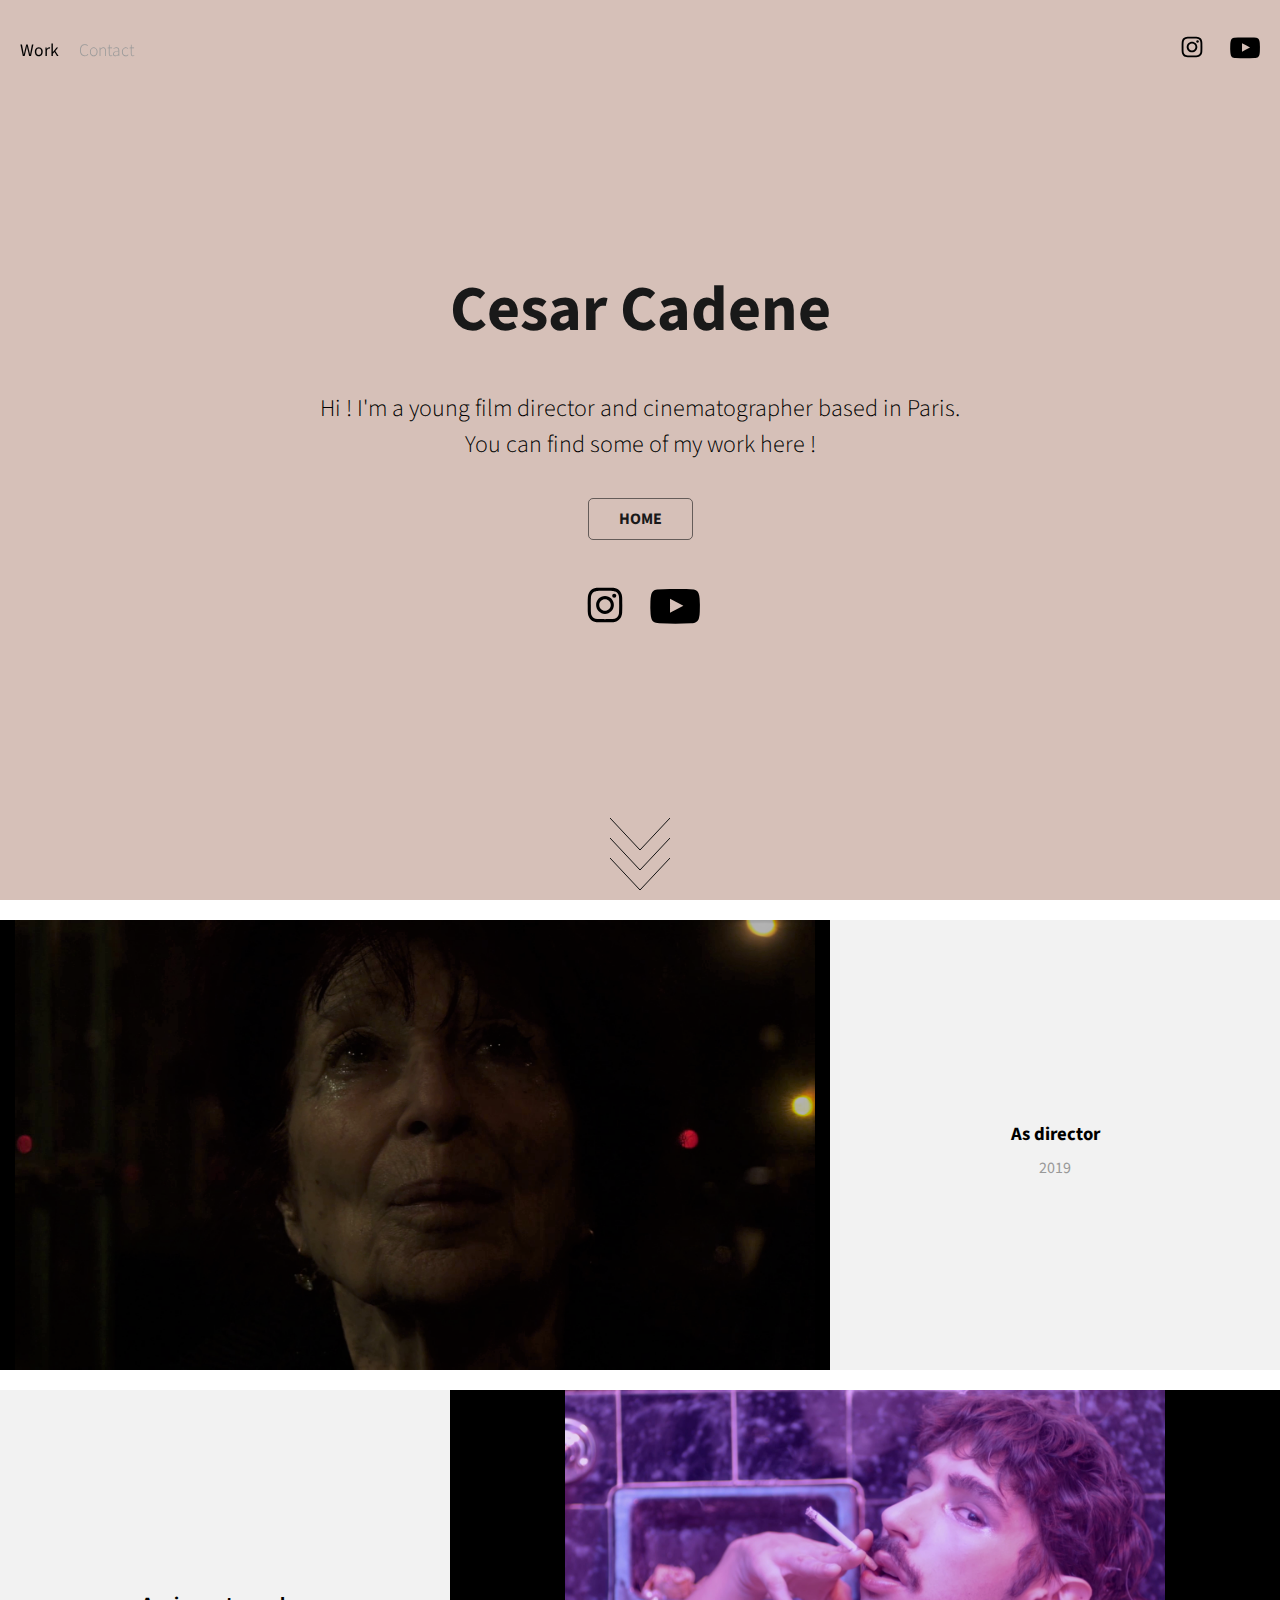
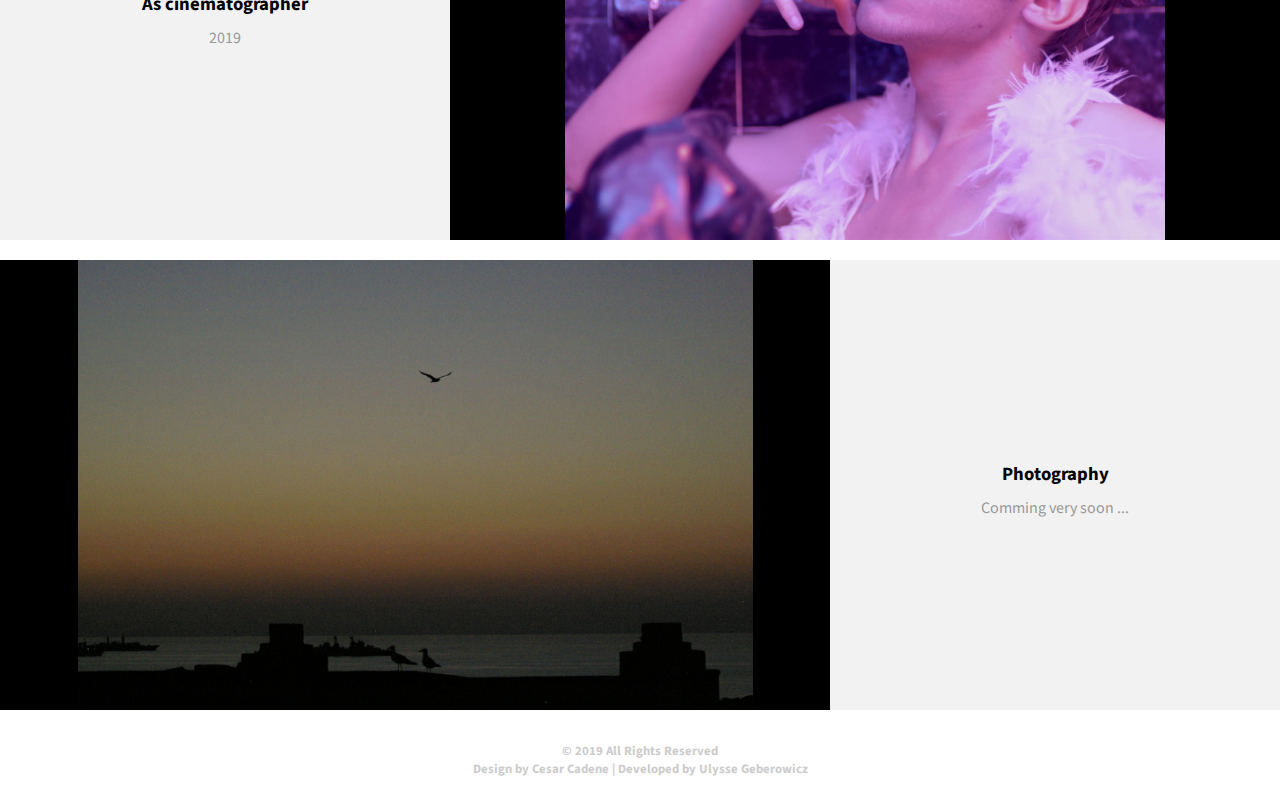
==== commit bede8228: "fini?" ====
--- a/index.html
+++ b/index.html
@@ -17,7 +17,7 @@
                 <li><a href="contact.html">Contact</a></li>
             </ul>
         </nav>
-        <h1><a href="">Cesar Cadene</a></h1>
+        <h1><a href="index.html">Cesar Cadene</a></h1>
         <div class="social">
                 <a target="_blank" href="http://www.instagram.com/cesar_cadene"><img src="image/icone_instagram.svg" alt="Icone Instagram"></a>
                 <a target="_blank" href="http://www.youtube.com/channel/UCc3qIM6Sp0ukpDpz2IjlG-A"><img src="image/icone_youtube.svg" alt="Icone Youtube"></a>
@@ -40,7 +40,7 @@
     </div>
     <article onclick="window.location='director.html'">
         <div class="cover">
-            <img src="https://picsum.photos/1000/500/?random=1">
+            <img src="image/maladie_damour.png">
         </div>
         <div class="title">
             <h3>As director</h3>
@@ -49,7 +49,7 @@
     </article>
     <article onclick="window.location='cinematographer.html'">
         <div class="cover">
-            <img src="https://picsum.photos/1000/500/?random=2">
+            <img src="image/babylove.png">
         </div>
         <div class="title">
             <h3>As cinematographer</h3>
@@ -58,7 +58,7 @@
     </article>
     <article>
         <div class="cover">
-            <img src="https://picsum.photos/1000/500/?random=3">
+            <img src="image/acceuil.JPG">
         </div>
         <div class="title">
             <h3>Photography</h3>
@@ -66,7 +66,7 @@
         </div>
     </article>
     <footer>
-
+        <h6>© 2019 All Rights Reserved <br> Design by Cesar Cadene | Developed by Ulysse Geberowicz</h6>
     </footer>
     <script src="script/main.js"></script>
 </body>
--- a/style/style.css
+++ b/style/style.css
@@ -204,10 +204,10 @@
   max-width: 800px;
   font-size: 1.5em;
   text-align: center;
-  line-height: 40px; }
+  line-height: 1.5em; }
 
 .presentation .button {
-  margin-top: 30px;
+  margin-top: 1em;
   border: 1px solid rgba(25, 25, 25, 0.6);
   border-radius: 5px;
   color: #191919;
@@ -243,7 +243,7 @@
   position: absolute;
   left: 50%;
   margin-left: -30px;
-  bottom: 20px; }
+  bottom: 10px; }
 
 .presentation .arrows path {
   stroke: #131313;
@@ -304,7 +304,8 @@
   align-items: center; }
 
 article .cover img {
-  transition: opacity 0.2s ease; }
+  transition: opacity 0.2s ease;
+  height: 100%; }
 
 article .title {
   width: 450px;
@@ -345,6 +346,9 @@
   article .title {
     width: 100%;
     height: 300px; } }
+@media only screen and (max-width: 425px) and (max-height: 660px) {
+  .presentation .arrows path.a1 {
+    stroke: none; } }
 .contact {
   width: 100%;
   height: auto;
@@ -434,7 +438,8 @@
 .article .also .content {
   display: flex;
   flex-direction: row;
-  flex-wrap: wrap; }
+  flex-wrap: wrap;
+  width: 100%; }
 
 .article .also .content article {
   flex-direction: column;
@@ -460,7 +465,10 @@
 
   .article .also .content article {
     width: 100%;
-    margin: 10px 0; } }
+    margin: 10px 0; }
+
+  .article .also .content article .title {
+    height: 25%; } }
 @keyframes plyr-progress {
   to {
     background-position: 25px 0; } }
@@ -1625,6 +1633,15 @@
   display: none !important; }
 
 footer {
-  height: 100px; }
+  width: 100%;
+  height: 100px;
+  display: flex;
+  justify-content: center;
+  align-items: center; }
+
+footer h6 {
+  text-align: center;
+  font-size: 0.8em;
+  color: #cccccc; }
 
 /*# sourceMappingURL=style.css.map */
